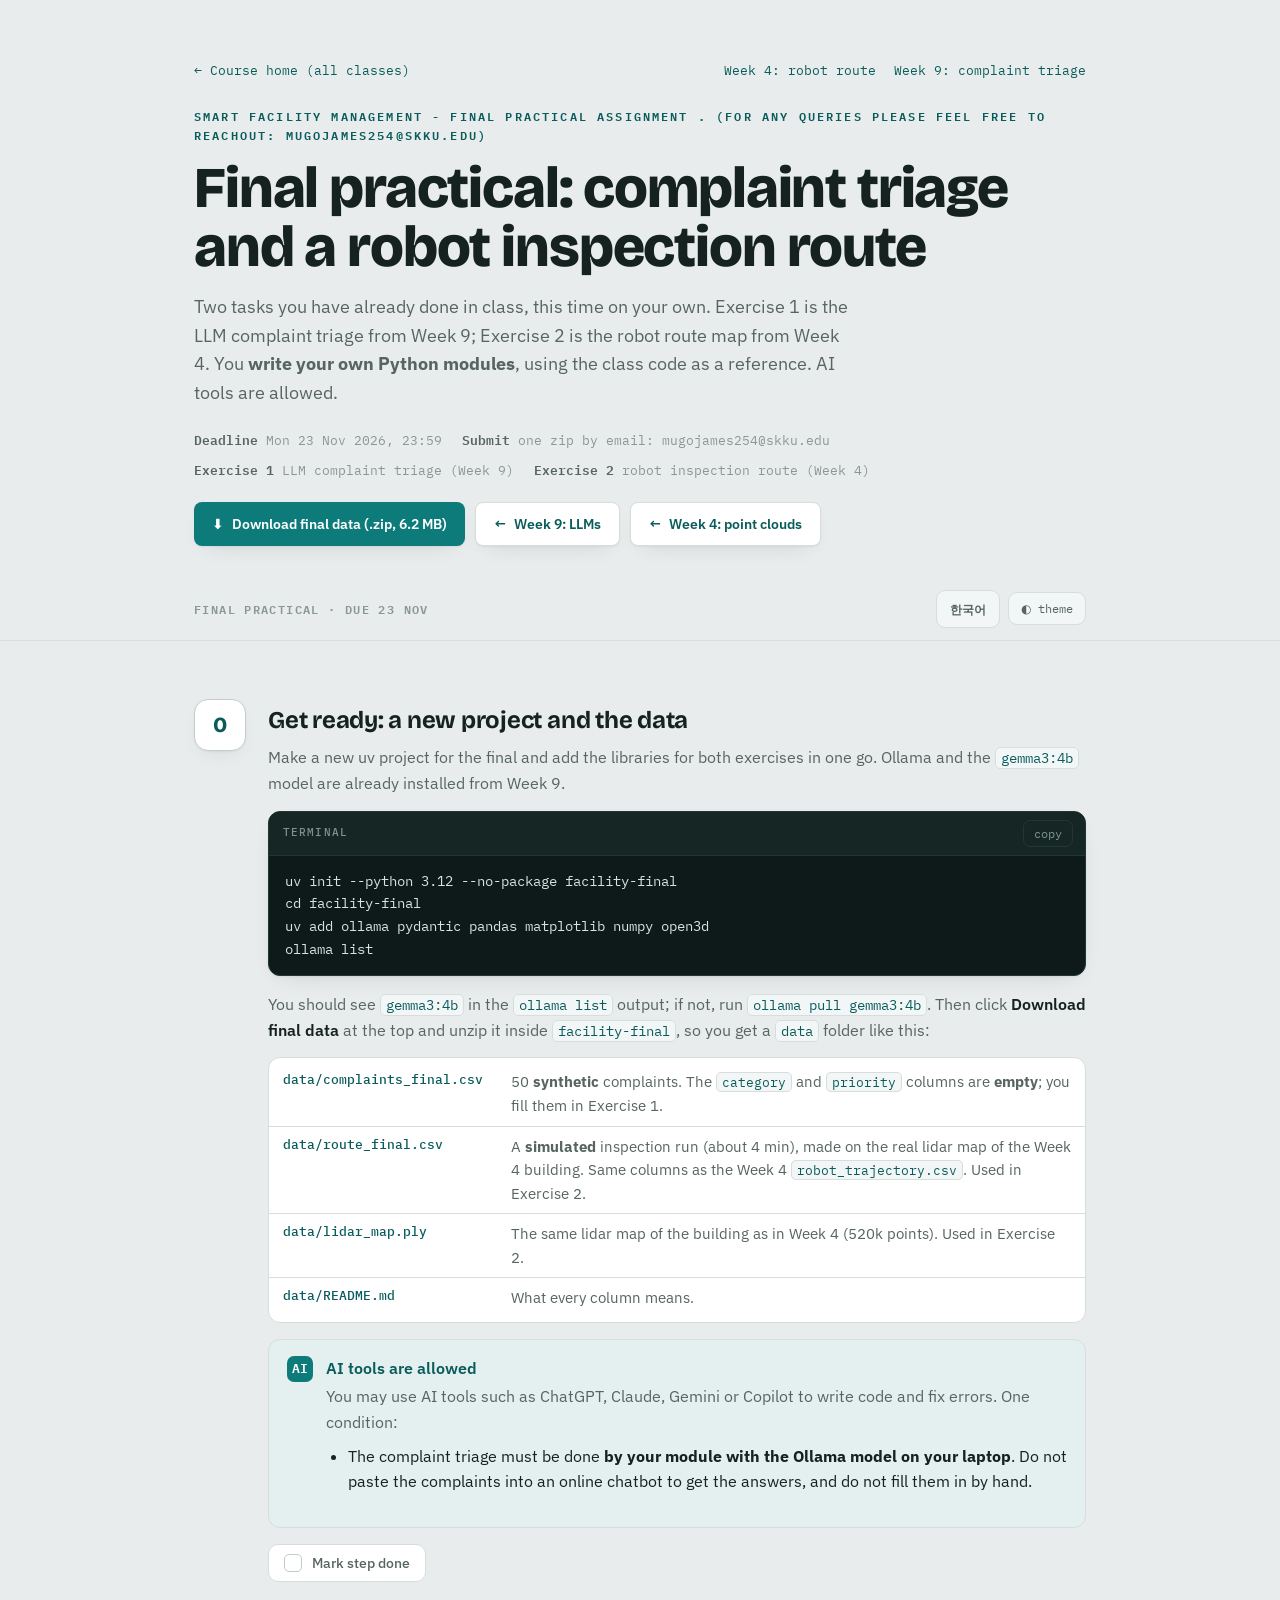
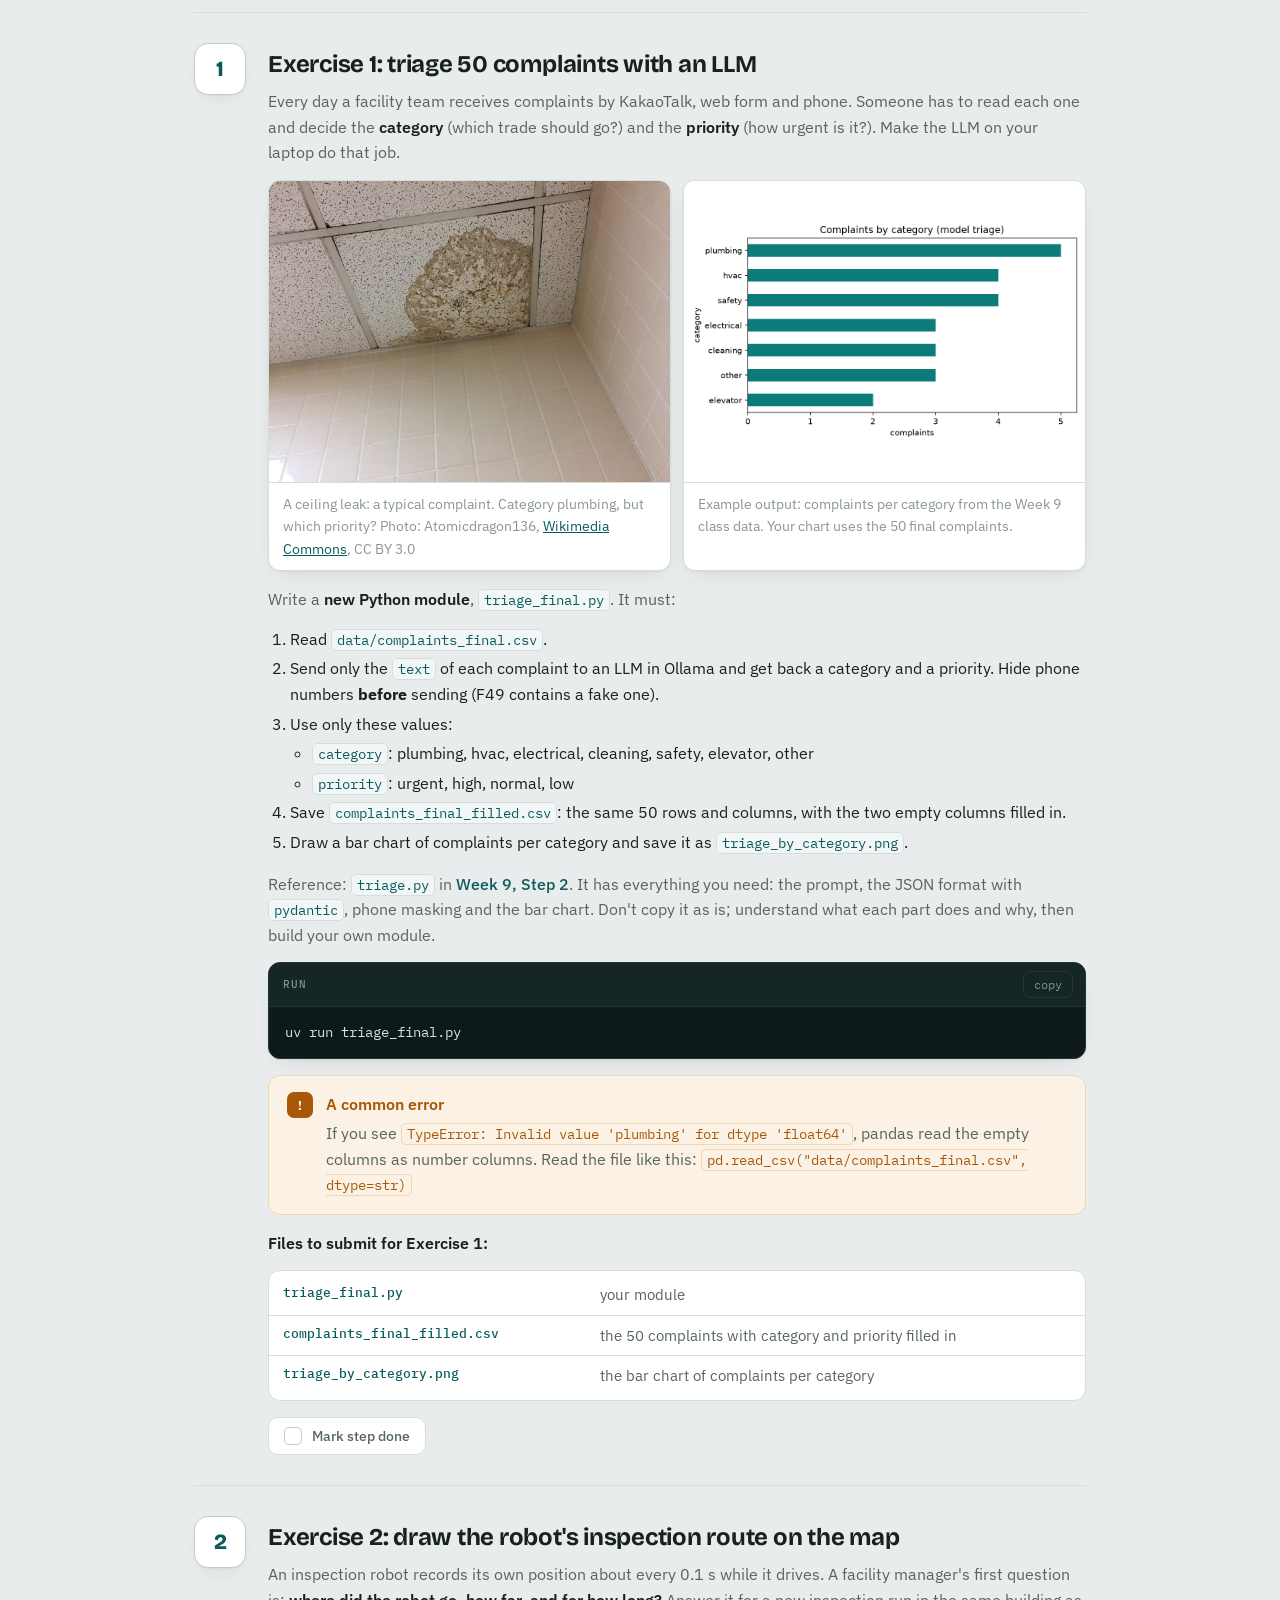
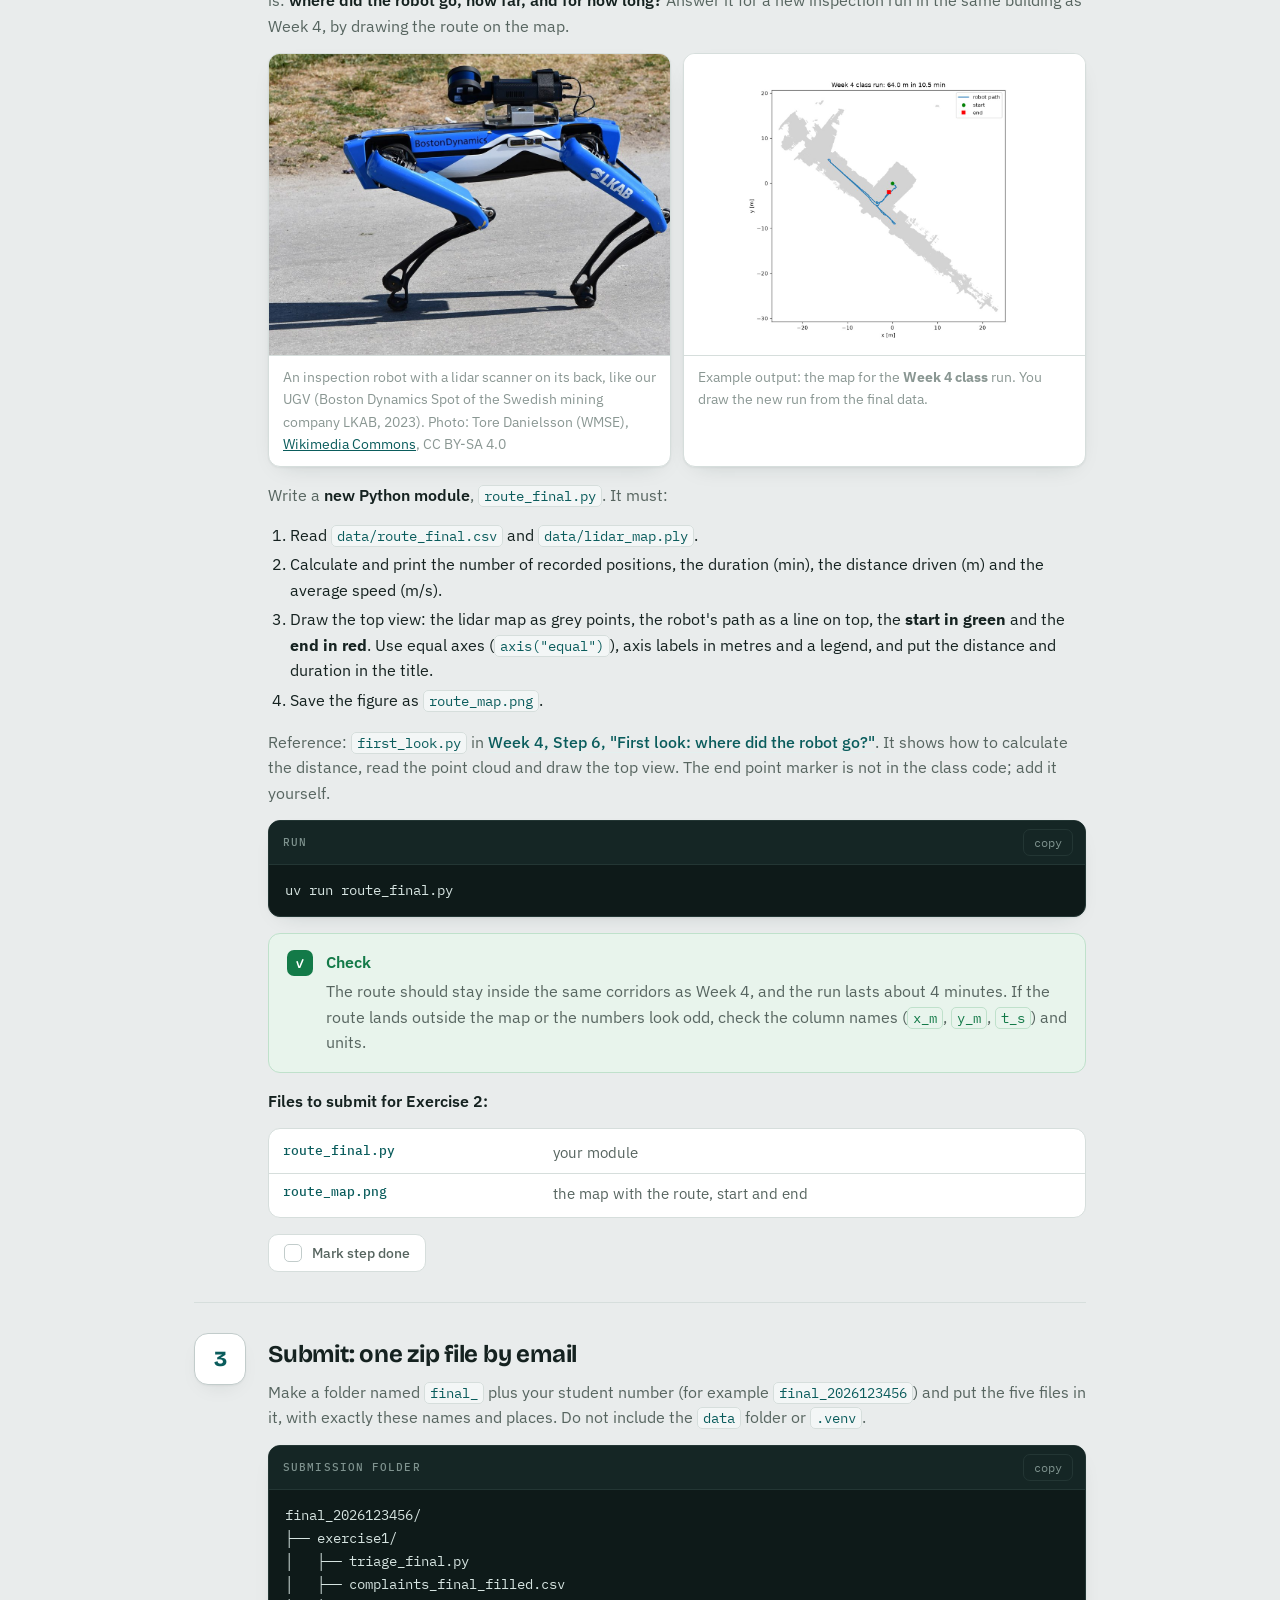
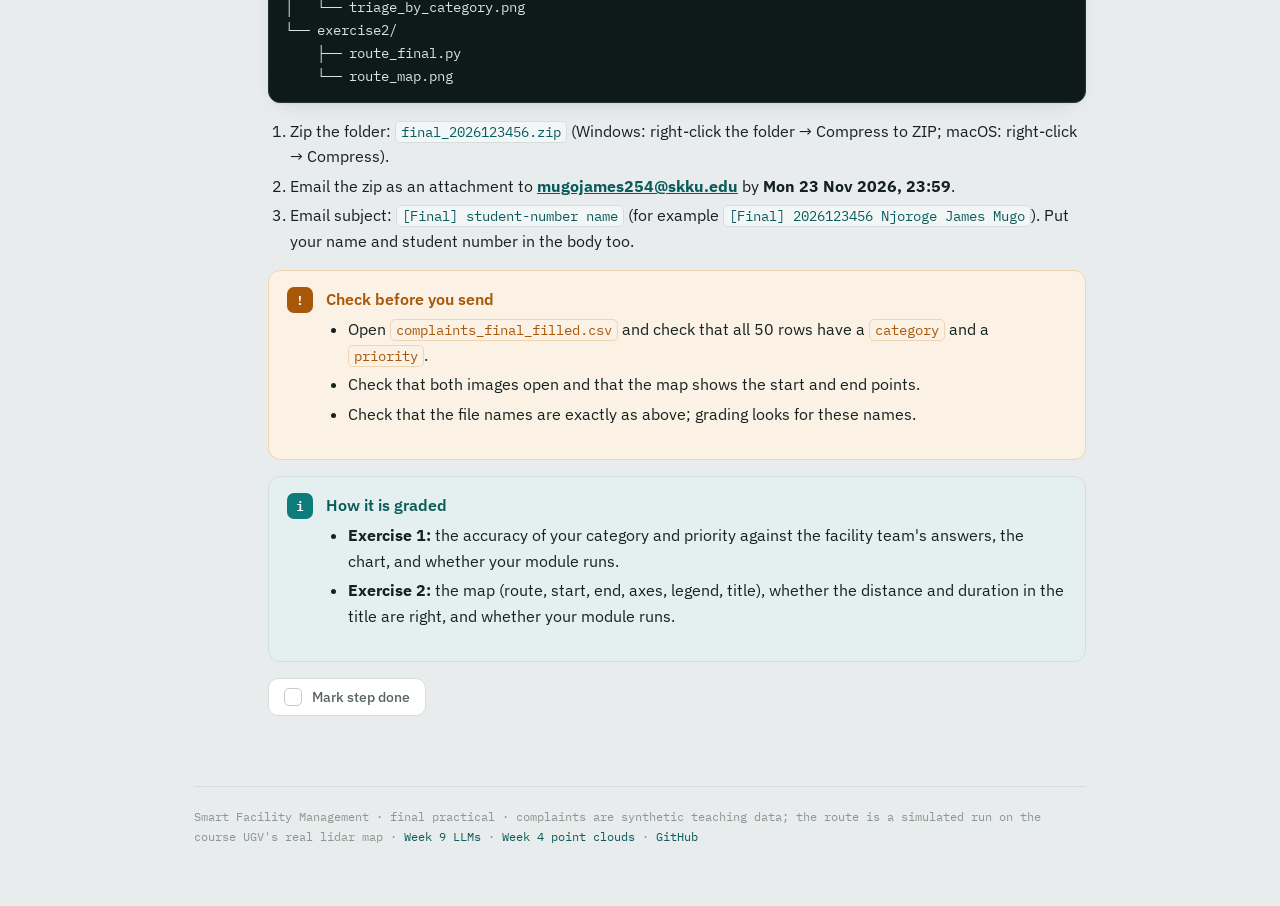
==== final_practical.html @ 29d44ace "final assignment" ====
<!doctype html>
<html lang="en">
<head>
<meta charset="utf-8">
<meta name="viewport" content="width=device-width, initial-scale=1">
<title>Final Practical</title>
<meta name="description" content="Final practical for Smart Facility Management: triage 50 Korean facility complaints with a local LLM, and draw a robot inspection route on the lidar map. Due 23 November 2026.">
<style>
  @import url('https://fonts.googleapis.com/css2?family=Bricolage+Grotesque:opsz,wght@12..96,500;12..96,700;12..96,800&family=IBM+Plex+Mono:wght@400;500;600&family=IBM+Plex+Sans:wght@400;500;600&family=Noto+Sans+KR:wght@400;500;700&display=swap');

  :root{
    --bg:#e9ecec; --surface:#ffffff; --surface-2:#f3f6f6;
    --ink:#152220; --muted:#576560; --faint:#8a9793;
    --border:#d6dedc; --border-strong:#c2cccb;
    --accent:#0e7b7b; --accent-ink:#0a5c5c; --accent-wash:#e3f0ef;
    --warn:#a85808; --warn-bg:#fbf1e4; --warn-border:#efd6b3;
    --ok:#137a48; --ok-bg:#e8f4ec; --ok-border:#bfe1cb;
    --code-bg:#0e1a19; --code-surface:#152625; --code-ink:#d6e4e1;
    --code-muted:#7f938f; --code-prompt:#3fb7ac; --code-border:#233634;
    --shadow:0 1px 2px rgba(20,40,38,.05),0 8px 24px -14px rgba(20,40,38,.22);
  }
  @media (prefers-color-scheme:dark){
    :root:not([data-theme="light"]){
      --bg:#0b1211; --surface:#111a19; --surface-2:#16211f;
      --ink:#e6edeb; --muted:#98a6a2; --faint:#6d7c78;
      --border:#22302e; --border-strong:#2d3d3a;
      --accent:#37c1bb; --accent-ink:#5fd4ce; --accent-wash:#12211f;
      --warn:#e0a869; --warn-bg:#1f1a12; --warn-border:#3d3320;
      --ok:#5cc487; --ok-bg:#101d16; --ok-border:#22392b;
      --code-bg:#080f0e; --code-surface:#0f1918; --code-ink:#d3e2df;
      --code-muted:#6f827e; --code-prompt:#40c4b8; --code-border:#1c2b29;
      --shadow:0 1px 2px rgba(0,0,0,.3),0 10px 30px -16px rgba(0,0,0,.6);
    }
  }
  :root[data-theme="dark"]{
    --bg:#0b1211; --surface:#111a19; --surface-2:#16211f;
    --ink:#e6edeb; --muted:#98a6a2; --faint:#6d7c78;
    --border:#22302e; --border-strong:#2d3d3a;
    --accent:#37c1bb; --accent-ink:#5fd4ce; --accent-wash:#12211f;
    --warn:#e0a869; --warn-bg:#1f1a12; --warn-border:#3d3320;
    --ok:#5cc487; --ok-bg:#101d16; --ok-border:#22392b;
    --code-bg:#080f0e; --code-surface:#0f1918; --code-ink:#d3e2df;
    --code-muted:#6f827e; --code-prompt:#40c4b8; --code-border:#1c2b29;
    --shadow:0 1px 2px rgba(0,0,0,.3),0 10px 30px -16px rgba(0,0,0,.6);
  }

  *{box-sizing:border-box}
  html{scroll-behavior:smooth}
  @media (prefers-reduced-motion:reduce){html{scroll-behavior:auto}*{animation-duration:.01ms!important;transition-duration:.01ms!important}}
  body{
    margin:0;background:var(--bg);color:var(--ink);
    font-family:"IBM Plex Sans",ui-sans-serif,system-ui,sans-serif;
    font-size:16px;line-height:1.6;-webkit-font-smoothing:antialiased;
  }
  html[lang="ko"] body{
    font-family:"IBM Plex Sans","Noto Sans KR",ui-sans-serif,system-ui,sans-serif;
  }
  .wrap{max-width:940px;margin:0 auto;padding:0 24px}

  /* progress bar */
  .progress-bar{position:sticky;top:0;z-index:40;height:4px;background:transparent}
  .progress-fill{height:100%;width:0;background:var(--accent);transition:width .35s ease}

  /* header */
  header{padding:56px 0 30px}
  .eyebrow{font-family:"IBM Plex Mono",monospace;font-size:12px;letter-spacing:.18em;
    text-transform:uppercase;color:var(--accent-ink);font-weight:600;margin:0 0 14px}
  h1{font-family:"Bricolage Grotesque",sans-serif;font-weight:800;
    font-size:clamp(2.3rem,6vw,3.6rem);line-height:1.02;letter-spacing:-.02em;
    margin:0 0 16px;text-wrap:balance}
  .lede{font-size:1.12rem;color:var(--muted);max-width:60ch;margin:0}
  .meta{display:flex;flex-wrap:wrap;gap:10px 20px;margin-top:22px;
    font-family:"IBM Plex Mono",monospace;font-size:12.5px;color:var(--faint)}
  .meta b{color:var(--muted);font-weight:600}
  .slides-btn{display:inline-flex;align-items:center;gap:8px;margin-top:22px;
    padding:10px 18px;background:var(--accent);color:#fff;font-weight:600;font-size:14px;
    text-decoration:none;border-radius:8px;box-shadow:var(--shadow);
    transition:background .2s,transform .1s}
  .slides-btn:hover{background:var(--accent-ink)}
  .slides-btn:active{transform:translateY(1px)}

  /* sticky OS control */
  .controls{position:sticky;top:4px;z-index:30;background:var(--bg);
    padding:14px 0 12px;margin-bottom:8px;
    border-bottom:1px solid var(--border)}
  .controls-inner{display:flex;flex-wrap:wrap;align-items:center;gap:14px;justify-content:space-between}
  .os-label{font-family:"IBM Plex Mono",monospace;font-size:11.5px;letter-spacing:.12em;
    text-transform:uppercase;color:var(--faint);font-weight:600}
  .seg{display:inline-flex;background:var(--surface-2);border:1px solid var(--border);
    border-radius:11px;padding:3px;gap:2px;flex-wrap:wrap}
  .seg button{font-family:"IBM Plex Sans",sans-serif;font-size:13.5px;font-weight:500;
    color:var(--muted);background:transparent;border:0;padding:7px 13px;border-radius:8px;
    cursor:pointer;transition:background .15s,color .15s;white-space:nowrap}
  .seg button:hover{color:var(--ink)}
  .seg button[aria-pressed="true"]{background:var(--surface);color:var(--accent-ink);
    box-shadow:var(--shadow);font-weight:600}
  .util{display:flex;align-items:center;gap:8px}
  .theme-toggle,.lang-toggle{font-family:"IBM Plex Mono",monospace;font-size:12px;color:var(--muted);
    background:var(--surface-2);border:1px solid var(--border);border-radius:9px;
    padding:8px 12px;cursor:pointer;transition:color .15s,border-color .15s}
  .theme-toggle:hover,.lang-toggle:hover{color:var(--ink);border-color:var(--border-strong)}
  .lang-toggle{font-weight:600;min-width:64px}
  html[lang="ko"] .lang-toggle,html[lang="ko"] .os-label,html[lang="ko"] .eyebrow,
  html[lang="ko"] .meta,html[lang="ko"] .code-tag{font-family:"IBM Plex Mono","Noto Sans KR",monospace}

  /* steps */
  main{padding:20px 0 40px;counter-reset:step}
  .step{display:grid;grid-template-columns:52px 1fr;gap:22px;
    padding:30px 0;border-top:1px solid var(--border)}
  .step:first-of-type{border-top:0}
  .stepnum{position:relative}
  .stepnum .dot{position:sticky;top:82px;width:52px;height:52px;border-radius:14px;
    background:var(--surface);border:1.5px solid var(--border-strong);
    display:flex;align-items:center;justify-content:center;
    font-family:"Bricolage Grotesque",sans-serif;font-weight:800;font-size:1.35rem;
    color:var(--accent-ink);box-shadow:var(--shadow);transition:background .2s,border-color .2s,color .2s}
  .step.done .stepnum .dot{background:var(--accent);border-color:var(--accent);color:#fff}
  .step.done .stepnum .dot::after{content:"✓";font-size:1.5rem}
  .step.done .stepnum .dot span{display:none}
  .step-body h2{font-family:"Bricolage Grotesque",sans-serif;font-weight:700;
    font-size:1.5rem;letter-spacing:-.01em;margin:2px 0 6px;text-wrap:balance}
  .step-body p{margin:0 0 14px;color:var(--muted)}
  .step-body p strong{color:var(--ink);font-weight:600}
  .inline-link{color:var(--accent-ink);text-decoration:none;border-bottom:1px solid var(--accent-wash);
    font-weight:500}
  .inline-link:hover{border-bottom-color:var(--accent)}
  code.ic{font-family:"IBM Plex Mono",monospace;font-size:.86em;
    background:var(--surface-2);border:1px solid var(--border);border-radius:5px;
    padding:1px 5px;color:var(--accent-ink)}

  /* code block */
  .code{background:var(--code-bg);border:1px solid var(--code-border);border-radius:12px;
    overflow:hidden;margin:0 0 16px;box-shadow:var(--shadow)}
  .code-head{display:flex;align-items:center;justify-content:space-between;
    padding:8px 12px 8px 14px;background:var(--code-surface);border-bottom:1px solid var(--code-border)}
  .code-tag{font-family:"IBM Plex Mono",monospace;font-size:11px;letter-spacing:.1em;
    text-transform:uppercase;color:var(--code-muted);font-weight:500}
  .copy{font-family:"IBM Plex Mono",monospace;font-size:11.5px;color:var(--code-muted);
    background:transparent;border:1px solid var(--code-border);border-radius:7px;
    padding:5px 10px;cursor:pointer;transition:color .15s,border-color .15s}
  .copy:hover{color:var(--code-ink);border-color:var(--code-muted)}
  .copy.copied{color:var(--code-prompt);border-color:var(--code-prompt)}
  pre{margin:0;padding:14px 16px;overflow-x:auto}
  pre code{font-family:"IBM Plex Mono",monospace;font-size:13.5px;line-height:1.7;
    color:var(--code-ink);white-space:pre;display:block}
  pre .cmt{color:var(--code-muted)}
  pre .pr{color:var(--code-prompt);user-select:none}

  /* os-specific visibility */
  [data-os]{display:none}
  [data-os].os-on{display:block}

  /* callouts */
  .callout{border-radius:12px;padding:16px 18px;margin:0 0 16px;border:1px solid;
    display:grid;grid-template-columns:auto 1fr;gap:13px;align-items:start}
  .callout .ci{font-family:"IBM Plex Mono",monospace;font-weight:600;font-size:13px;
    width:26px;height:26px;border-radius:7px;display:flex;align-items:center;justify-content:center}
  .callout p{margin:0 0 8px}
  .callout p:last-child{margin:0}
  .callout .ct{font-weight:600;display:block;margin-bottom:3px}
  .verify{background:var(--ok-bg);border-color:var(--ok-border)}
  .verify .ci{background:var(--ok);color:#fff}
  .verify .ct{color:var(--ok)}
  .verify code.ic{background:transparent;border-color:var(--ok-border);color:var(--ok)}
  .warn{background:var(--warn-bg);border-color:var(--warn-border)}
  .warn .ci{background:var(--warn);color:#fff}
  .warn .ct{color:var(--warn)}
  .warn code.ic{background:transparent;border-color:var(--warn-border);color:var(--warn)}
  .tip{background:var(--accent-wash);border-color:var(--border)}
  .tip .ci{background:var(--accent);color:#fff}
  .tip .ct{color:var(--accent-ink)}

  /* lists (exercise) */
  .step-body ol,.step-body ul{margin:0 0 16px;padding-left:22px}
  .step-body li{margin:4px 0}
  .step-body li ul{margin:4px 0 0}

  /* done toggle */
  .done-row{margin-top:6px}
  .done-btn{display:inline-flex;align-items:center;gap:10px;
    font-family:"IBM Plex Sans",sans-serif;font-size:14px;font-weight:500;color:var(--muted);
    background:var(--surface);border:1px solid var(--border);border-radius:10px;
    padding:9px 15px;cursor:pointer;transition:color .15s,border-color .15s,background .15s}
  .done-btn:hover{border-color:var(--border-strong);color:var(--ink)}
  .done-btn .box{width:18px;height:18px;border-radius:5px;border:1.5px solid var(--border-strong);
    display:flex;align-items:center;justify-content:center;font-size:12px;transition:background .15s,border-color .15s}
  .step.done .done-btn{color:var(--ok);border-color:var(--ok-border);background:var(--ok-bg)}
  .step.done .done-btn .box{background:var(--ok);border-color:var(--ok);color:#fff}

  /* cheat sheet */
  .cheat{margin:12px 0 60px;border:1px solid var(--border);border-radius:16px;
    background:var(--surface);padding:26px 26px 10px;box-shadow:var(--shadow)}
  .cheat h2{font-family:"Bricolage Grotesque",sans-serif;font-weight:700;font-size:1.4rem;
    margin:0 0 4px;letter-spacing:-.01em}
  .cheat p{color:var(--muted);margin:0 0 18px;font-size:.95rem}

  footer{padding:20px 0 60px;border-top:1px solid var(--border);
    color:var(--faint);font-family:"IBM Plex Mono",monospace;font-size:12px}
  footer a{color:var(--accent-ink);text-decoration:none}

  :focus-visible{outline:2px solid var(--accent);outline-offset:2px;border-radius:6px}

  @media (max-width:620px){
    .step{grid-template-columns:40px 1fr;gap:14px}
    .stepnum .dot{width:40px;height:40px;font-size:1.05rem}
    .stepnum .dot::after{font-size:1.15rem}
    header{padding:40px 0 22px}
  }

  /* week 4 + 5 additions */
  code.ic{overflow-wrap:anywhere}
  .step-body{min-width:0}
  .btn-row{display:flex;flex-wrap:wrap;gap:10px;margin-top:22px}
  .btn-row .slides-btn{margin-top:0}
  .ghost-btn{background:var(--surface);color:var(--accent-ink);border:1px solid var(--border)}
  .ghost-btn:hover{background:var(--surface-2)}
  .tree{background:var(--surface);border:1px solid var(--border);border-radius:12px;
    padding:4px 0;margin:0 0 16px;overflow-x:auto}
  .tree table{width:100%;border-collapse:collapse;font-size:.92rem}
  .tree td{padding:8px 14px;border-top:1px solid var(--border);vertical-align:top;color:var(--muted)}
  .tree tr:first-child td{border-top:0}
  .tree td:first-child{font-family:"IBM Plex Mono",monospace;font-size:13px;color:var(--accent-ink);
    white-space:nowrap;font-weight:500}
  figure{margin:0 0 16px;background:var(--surface);border:1px solid var(--border);border-radius:12px;
    overflow:hidden;box-shadow:var(--shadow)}
  figure img{display:block;width:100%;height:auto;background:#fff}
  figcaption{padding:10px 14px;font-size:.88rem;color:var(--faint);border-top:1px solid var(--border)}
  .fig-pair{display:grid;grid-template-columns:1fr 1fr;gap:12px;margin:0 0 16px}
  .fig-pair figure{margin:0}
  .fig-pair img{aspect-ratio:4/3;object-fit:cover}
  @media (max-width:620px){.fig-pair{grid-template-columns:1fr}}
  /* course navigation */
  .course-nav{display:flex;flex-wrap:wrap;justify-content:space-between;gap:8px 18px;margin:0 0 26px;
    font-family:"IBM Plex Mono",monospace;font-size:12.5px}
  .course-nav a{color:var(--accent-ink);text-decoration:none;border-bottom:1px solid transparent}
  .course-nav a:hover{border-bottom-color:var(--accent)}
  .course-nav .pn{display:flex;flex-wrap:wrap;gap:8px 18px}
  html[lang="ko"] .course-nav{font-family:"IBM Plex Mono","Noto Sans KR",monospace}
</style>
  <style>
  .controls-inner .os-label{white-space:nowrap}
  .fig-pair figcaption a,.step-body li a{color:var(--accent-ink)}
  .step-body ol ul{margin:4px 0 0}
  .fig-pair img.fit{object-fit:contain;background:#fff}
  @media (max-width:620px){.tree td:first-child{white-space:normal;overflow-wrap:anywhere;width:42%}}
  </style>
</head>
<body>
<div class="progress-bar"><div class="progress-fill" id="pfill"></div></div>

<div class="wrap">
  <header>
    <nav class="course-nav" aria-label="Course navigation">
      <a href="index.html" class="i18n" data-ko='← 강의 홈 (전체 목차)'>← Course home (all classes)</a>
      <span class="pn">
      <a href="week04.html#s6" class="i18n" data-ko='4주차: 로봇 경로'>Week 4: robot route</a>
      <a href="week09.html#s2" class="i18n" data-ko='9주차: 민원 분류'>Week 9: complaint triage</a>
      </span>
    </nav>
    <p class="eyebrow i18n" data-ko='스마트 시설 관리 - 기말 실습 과제'>Smart Facility Management - Final Practical Assignment . (For any queries please feel free to reachout: mugojames254@skku.edu)</p>
    <h1 class="i18n" data-ko='기말 실습: 민원 분류와 로봇 점검 경로'>Final practical: complaint triage and a robot inspection route</h1>
    <p class="lede i18n" data-ko='수업에서 직접 해 본 두 가지를 이번에는 <strong>스스로</strong> 만듭니다. 연습 1은 9주차의 LLM 민원 분류, 연습 2는 4주차의 로봇 경로 지도입니다. 수업 코드를 <strong>참고하여 나만의 Python 모듈</strong>을 작성하세요. AI 도구 사용은 허용됩니다.'>Two tasks you have already done in class, this time on your own. Exercise 1 is the LLM complaint triage from Week 9; Exercise 2 is the robot route map from Week 4. You <strong>write your own Python modules</strong>, using the class code as a reference. AI tools are allowed.</p>
    <div class="meta">
      <span class="i18n" data-ko='<b>마감</b> 2026년 11월 23일 (월) 23:59'><b>Deadline</b> Mon 23 Nov 2026, 23:59</span>
      <span class="i18n" data-ko='<b>제출</b> zip 파일 하나를 이메일로: mugojames254@skku.edu'><b>Submit</b> one zip by email: mugojames254@skku.edu</span>
      <span class="i18n" data-ko='<b>연습 1</b> LLM 민원 분류 (9주차)'><b>Exercise 1</b> LLM complaint triage (Week 9)</span>
      <span class="i18n" data-ko='<b>연습 2</b> 로봇 점검 경로 (4주차)'><b>Exercise 2</b> robot inspection route (Week 4)</span>
    </div>
    <div class="btn-row">
      <a class="slides-btn" href="final_data.zip" download>
        <span aria-hidden="true">⬇</span>
        <span class="i18n" data-ko='기말 실습 데이터 내려받기 (.zip, 6.2 MB)'>Download final data (.zip, 6.2 MB)</span>
      </a>
      <a class="slides-btn ghost-btn" href="week09.html">
        <span aria-hidden="true">←</span>
        <span class="i18n" data-ko='9주차: LLM'>Week 9: LLMs</span>
      </a>
      <a class="slides-btn ghost-btn" href="week04.html">
        <span aria-hidden="true">←</span>
        <span class="i18n" data-ko='4주차: 포인트 클라우드'>Week 4: point clouds</span>
      </a>
    </div>
  </header>
</div>

<div class="controls">
  <div class="wrap controls-inner">
    <span class="os-label i18n" data-ko='기말 실습 · 마감 11월 23일'>Final practical · due 23 Nov</span>
    <div class="util">
      <button class="lang-toggle" id="langBtn" aria-label="Switch language">한국어</button>
      <button class="theme-toggle" id="themeBtn" aria-label="Toggle color theme">◐ theme</button>
    </div>
  </div>
</div>

<div class="wrap">
  <main>

    <!-- STEP 0 : GET READY -->
    <section class="step" id="s0">
      <div class="stepnum"><div class="dot"><span>0</span></div></div>
      <div class="step-body">
        <h2 class="i18n" data-ko='준비: 새 프로젝트와 데이터'>Get ready: a new project and the data</h2>
        <p class="i18n" data-ko='기말 실습을 위한 새 uv 프로젝트를 만들고, 두 연습에 필요한 라이브러리를 한 번에 추가합니다. Ollama 와 <code class="ic">gemma3:4b</code> 모델은 9주차에 이미 설치했습니다.'>Make a new uv project for the final and add the libraries for both exercises in one go. Ollama and the <code class="ic">gemma3:4b</code> model are already installed from Week 9.</p>
        <div class="code">
          <div class="code-head"><span class="code-tag i18n" data-ko='터미널'>terminal</span><button class="copy">copy</button></div>
<pre><code>uv init --python 3.12 --no-package facility-final
cd facility-final
uv add ollama pydantic pandas matplotlib numpy open3d
ollama list</code></pre>
        </div>
        <p class="i18n" data-ko='<code class="ic">ollama list</code> 에 <code class="ic">gemma3:4b</code> 가 보이면 됩니다. 없다면 <code class="ic">ollama pull gemma3:4b</code> 를 실행하세요. 그다음 위의 <strong>기말 실습 데이터 내려받기</strong> 버튼을 누르고, zip 을 <code class="ic">facility-final</code> 폴더 안에 풀어 아래처럼 <code class="ic">data</code> 폴더가 생기게 하세요:'>You should see <code class="ic">gemma3:4b</code> in the <code class="ic">ollama list</code> output; if not, run <code class="ic">ollama pull gemma3:4b</code>. Then click <strong>Download final data</strong> at the top and unzip it inside <code class="ic">facility-final</code>, so you get a <code class="ic">data</code> folder like this:</p>
        <div class="tree">
          <table>
            <tr><td>data/complaints_final.csv</td><td class="i18n" data-ko='<strong>가상</strong> 민원 50건. <code class="ic">category</code> 와 <code class="ic">priority</code> 열이 <strong>비어 있습니다</strong>. 연습 1에서 채웁니다.'>50 <strong>synthetic</strong> complaints. The <code class="ic">category</code> and <code class="ic">priority</code> columns are <strong>empty</strong>; you fill them in Exercise 1.</td></tr>
            <tr><td>data/route_final.csv</td><td class="i18n" data-ko='4주차 건물의 실제 라이다 지도 위에서 만든 <strong>모의</strong> 점검 주행 (약 4분). 4주차 <code class="ic">robot_trajectory.csv</code> 와 같은 열입니다. 연습 2에서 사용합니다.'>A <strong>simulated</strong> inspection run (about 4 min), made on the real lidar map of the Week 4 building. Same columns as the Week 4 <code class="ic">robot_trajectory.csv</code>. Used in Exercise 2.</td></tr>
            <tr><td>data/lidar_map.ply</td><td class="i18n" data-ko='4주차와 같은 건물 라이다 지도 (52만 점). 연습 2에서 사용합니다.'>The same lidar map of the building as in Week 4 (520k points). Used in Exercise 2.</td></tr>
            <tr><td>data/README.md</td><td class="i18n" data-ko='모든 열의 설명.'>What every column means.</td></tr>
          </table>
        </div>
        <div class="callout tip">
          <div class="ci">AI</div>
          <div><span class="ct i18n" data-ko='AI 도구 사용 허용'>AI tools are allowed</span>
            <p class="i18n" data-ko='ChatGPT, Claude, Gemini, Copilot 같은 AI 도구로 코드를 작성하거나 오류를 고쳐도 됩니다. 단, 다음을 지키세요:'>You may use AI tools such as ChatGPT, Claude, Gemini or Copilot to write code and fix errors. One condition:</p>
            <ul>
              <li class="i18n" data-ko='민원 분류는 <strong>내 모듈이 내 노트북의 Ollama 모델로</strong> 해야 합니다. 민원 내용을 온라인 챗봇에 붙여 넣어 답을 받거나, 손으로 채우면 안 됩니다.'>The complaint triage must be done <strong>by your module with the Ollama model on your laptop</strong>. Do not paste the complaints into an online chatbot to get the answers, and do not fill them in by hand.</li>
            </ul>
          </div>
        </div>
        <div class="done-row"><button class="done-btn" data-done="s0"><span class="box"></span><span class="done-label"> Mark step done</span></button></div>
      </div>
    </section>

    <!-- STEP 1 : EXERCISE 1 -->
    <section class="step" id="s1">
      <div class="stepnum"><div class="dot"><span>1</span></div></div>
      <div class="step-body">
        <h2 class="i18n" data-ko='연습 1: LLM 으로 민원 50건 분류하기'>Exercise 1: triage 50 complaints with an LLM</h2>
        <p class="i18n" data-ko='시설팀에는 매일 카카오톡, 웹, 전화로 민원이 들어옵니다. 누군가 하나씩 읽고 <strong>분류</strong>(어느 공종이 가야 하나?)와 <strong>우선순위</strong>(얼마나 급한가?)를 정해야 합니다. 이번에는 그 일을 내 노트북의 LLM 이 하도록 만드세요.'>Every day a facility team receives complaints by KakaoTalk, web form and phone. Someone has to read each one and decide the <strong>category</strong> (which trade should go?) and the <strong>priority</strong> (how urgent is it?). Make the LLM on your laptop do that job.</p>
        <div class="fig-pair">
          <figure>
            <img src="assets/final_ex1_ceiling_leak.jpg" alt="Water-stained ceiling tile above a tiled wall" loading="lazy">
            <figcaption class="i18n" data-ko='천장 누수: 전형적인 민원입니다. 분류는 plumbing, 우선순위는? 사진: Atomicdragon136, <a href="https://commons.wikimedia.org/wiki/File:Ceiling_water_damage.jpg" target="_blank" rel="noopener">Wikimedia Commons</a>, CC BY 3.0'>A ceiling leak: a typical complaint. Category plumbing, but which priority? Photo: Atomicdragon136, <a href="https://commons.wikimedia.org/wiki/File:Ceiling_water_damage.jpg" target="_blank" rel="noopener">Wikimedia Commons</a>, CC BY 3.0</figcaption>
          </figure>
          <figure>
            <img class="fit" src="assets/week09_triage_by_category.png" alt="Bar chart of complaints per category from the Week 9 class data" loading="lazy">
            <figcaption class="i18n" data-ko='결과 예시: 9주차 수업 데이터로 만든 분류별 민원 수 막대그래프. 여러분의 그래프는 기말 데이터 50건으로 만듭니다.'>Example output: complaints per category from the Week 9 class data. Your chart uses the 50 final complaints.</figcaption>
          </figure>
        </div>
        <p class="i18n" data-ko='<strong>새 Python 모듈</strong> <code class="ic">triage_final.py</code> 를 작성하세요. 이 모듈은:'>Write a <strong>new Python module</strong>, <code class="ic">triage_final.py</code>. It must:</p>
        <ol>
          <li class="i18n" data-ko='<code class="ic">data/complaints_final.csv</code> 를 읽습니다.'>Read <code class="ic">data/complaints_final.csv</code>.</li>
          <li class="i18n" data-ko='각 민원의 <code class="ic">text</code> 만 Ollama 의 LLM 에 보내고, 분류와 우선순위를 받습니다. 보내기 <strong>전에</strong> 전화번호를 가립니다 (F49 에 가짜 번호가 하나 있습니다).'>Send only the <code class="ic">text</code> of each complaint to an LLM in Ollama and get back a category and a priority. Hide phone numbers <strong>before</strong> sending (F49 contains a fake one).</li>
          <li class="i18n" data-ko='답은 반드시 아래 목록의 값 중 하나여야 합니다:<ul><li><code class="ic">category</code>: plumbing, hvac, electrical, cleaning, safety, elevator, other</li><li><code class="ic">priority</code>: urgent, high, normal, low</li></ul>'>Use only these values:<ul><li><code class="ic">category</code>: plumbing, hvac, electrical, cleaning, safety, elevator, other</li><li><code class="ic">priority</code>: urgent, high, normal, low</li></ul></li>
          <li class="i18n" data-ko='50행과 원래 열을 그대로 두고, 빈 두 열만 채워서 <code class="ic">complaints_final_filled.csv</code> 로 저장합니다.'>Save <code class="ic">complaints_final_filled.csv</code>: the same 50 rows and columns, with the two empty columns filled in.</li>
          <li class="i18n" data-ko='분류별 민원 수를 막대그래프로 그려 <code class="ic">triage_by_category.png</code> 로 저장합니다.'>Draw a bar chart of complaints per category and save it as <code class="ic">triage_by_category.png</code>.</li>
        </ol>
        <p class="i18n" data-ko='참고: <a class="inline-link" href="week09.html#s2">9주차 2단계</a> 의 <code class="ic">triage.py</code>. 프롬프트, JSON 형식 (<code class="ic">pydantic</code>), 전화번호 가리기, 막대그래프가 모두 들어 있습니다. 그대로 복사하지 말고, 무엇이 왜 필요한지 이해한 뒤 내 모듈을 만드세요.'>Reference: <code class="ic">triage.py</code> in <a class="inline-link" href="week09.html#s2">Week 9, Step 2</a>. It has everything you need: the prompt, the JSON format with <code class="ic">pydantic</code>, phone masking and the bar chart. Don't copy it as is; understand what each part does and why, then build your own module.</p>
        <div class="code">
          <div class="code-head"><span class="code-tag i18n" data-ko='실행'>run</span><button class="copy">copy</button></div>
<pre><code>uv run triage_final.py</code></pre>
        </div>
        <div class="callout warn">
          <div class="ci">!</div>
          <div><span class="ct i18n" data-ko='자주 나오는 오류'>A common error</span>
            <p class="i18n" data-ko='<code class="ic">TypeError: Invalid value &#39;plumbing&#39; for dtype &#39;float64&#39;</code> 가 나오면, pandas 가 빈 열을 숫자 열로 읽었기 때문입니다. 파일을 이렇게 읽으세요: <code class="ic">pd.read_csv(&quot;data/complaints_final.csv&quot;, dtype=str)</code>'>If you see <code class="ic">TypeError: Invalid value 'plumbing' for dtype 'float64'</code>, pandas read the empty columns as number columns. Read the file like this: <code class="ic">pd.read_csv("data/complaints_final.csv", dtype=str)</code></p>
          </div>
        </div>
        <p class="i18n" data-ko='<strong>제출할 파일 (연습 1):</strong>'><strong>Files to submit for Exercise 1:</strong></p>
        <div class="tree">
          <table>
            <tr><td>triage_final.py</td><td class="i18n" data-ko='내가 작성한 모듈'>your module</td></tr>
            <tr><td>complaints_final_filled.csv</td><td class="i18n" data-ko='분류와 우선순위가 채워진 50건'>the 50 complaints with category and priority filled in</td></tr>
            <tr><td>triage_by_category.png</td><td class="i18n" data-ko='분류별 민원 수 막대그래프'>the bar chart of complaints per category</td></tr>
          </table>
        </div>
        <div class="done-row"><button class="done-btn" data-done="s1"><span class="box"></span><span class="done-label"> Mark step done</span></button></div>
      </div>
    </section>

    <!-- STEP 2 : EXERCISE 2 -->
    <section class="step" id="s2">
      <div class="stepnum"><div class="dot"><span>2</span></div></div>
      <div class="step-body">
        <h2 class="i18n" data-ko='연습 2: 로봇 점검 경로를 지도에 그리기'>Exercise 2: draw the robot's inspection route on the map</h2>
        <p class="i18n" data-ko='점검 로봇은 주행하는 동안 약 0.1초마다 자기 위치를 기록합니다. 시설 관리자가 가장 먼저 묻는 것은: <strong>로봇이 어디를 다녀왔고, 얼마나 멀리, 얼마나 오래 달렸는가?</strong> 4주차와 같은 건물에서 한 새 점검 주행을 지도 위에 그려 답하세요.'>An inspection robot records its own position about every 0.1 s while it drives. A facility manager's first question is: <strong>where did the robot go, how far, and for how long?</strong> Answer it for a new inspection run in the same building as Week 4, by drawing the route on the map.</p>
        <div class="fig-pair">
          <figure>
            <img src="assets/final_ex2_inspection_robot.jpg" alt="A blue four-legged inspection robot with a lidar scanner mounted on its back" loading="lazy">
            <figcaption class="i18n" data-ko='우리 UGV 처럼 등에 라이다를 단 점검 로봇 (Boston Dynamics Spot, 스웨덴 광산 기업 LKAB, 2023). 사진: Tore Danielsson (WMSE), <a href="https://commons.wikimedia.org/wiki/File:Boston_Dynamics_LKAB_Almedalen_29_juni_2023.jpg" target="_blank" rel="noopener">Wikimedia Commons</a>, CC BY-SA 4.0'>An inspection robot with a lidar scanner on its back, like our UGV (Boston Dynamics Spot of the Swedish mining company LKAB, 2023). Photo: Tore Danielsson (WMSE), <a href="https://commons.wikimedia.org/wiki/File:Boston_Dynamics_LKAB_Almedalen_29_juni_2023.jpg" target="_blank" rel="noopener">Wikimedia Commons</a>, CC BY-SA 4.0</figcaption>
          </figure>
          <figure>
            <img class="fit" src="assets/final_example_route_map.jpg" alt="Top view of the lidar map in grey with the Week 4 robot path, start and end marked" loading="lazy">
            <figcaption class="i18n" data-ko='결과 예시: <strong>4주차 수업</strong> 주행을 그린 지도. 여러분은 기말 데이터의 새 주행을 그립니다.'>Example output: the map for the <strong>Week 4 class</strong> run. You draw the new run from the final data.</figcaption>
          </figure>
        </div>
        <p class="i18n" data-ko='<strong>새 Python 모듈</strong> <code class="ic">route_final.py</code> 를 작성하세요. 이 모듈은:'>Write a <strong>new Python module</strong>, <code class="ic">route_final.py</code>. It must:</p>
        <ol>
          <li class="i18n" data-ko='<code class="ic">data/route_final.csv</code> 와 <code class="ic">data/lidar_map.ply</code> 를 읽습니다.'>Read <code class="ic">data/route_final.csv</code> and <code class="ic">data/lidar_map.ply</code>.</li>
          <li class="i18n" data-ko='기록된 위치 수, 주행 시간 (분), 주행 거리 (m), 평균 속도 (m/s) 를 계산해 출력합니다.'>Calculate and print the number of recorded positions, the duration (min), the distance driven (m) and the average speed (m/s).</li>
          <li class="i18n" data-ko='위에서 본 지도를 그립니다: 라이다 지도는 회색 점, 그 위에 로봇 경로 선, <strong>시작점은 초록</strong>, <strong>끝점은 빨강</strong>으로 표시합니다. 축 비율은 같게 (<code class="ic">axis(&quot;equal&quot;)</code>), 축 이름은 미터 단위, 범례를 넣고, 제목에 거리와 시간을 넣으세요.'>Draw the top view: the lidar map as grey points, the robot's path as a line on top, the <strong>start in green</strong> and the <strong>end in red</strong>. Use equal axes (<code class="ic">axis("equal")</code>), axis labels in metres and a legend, and put the distance and duration in the title.</li>
          <li class="i18n" data-ko='그림을 <code class="ic">route_map.png</code> 로 저장합니다.'>Save the figure as <code class="ic">route_map.png</code>.</li>
        </ol>
        <p class="i18n" data-ko='참고: <a class="inline-link" href="week04.html#s6">4주차 6단계 &quot;첫 분석: 로봇은 어디를 다녀왔을까?&quot;</a> 의 <code class="ic">first_look.py</code>. 거리 계산, 포인트 클라우드 읽기, 위에서 본 지도가 들어 있습니다. 끝점 표시는 수업 코드에 없으니 직접 추가하세요.'>Reference: <code class="ic">first_look.py</code> in <a class="inline-link" href="week04.html#s6">Week 4, Step 6, "First look: where did the robot go?"</a>. It shows how to calculate the distance, read the point cloud and draw the top view. The end point marker is not in the class code; add it yourself.</p>
        <div class="code">
          <div class="code-head"><span class="code-tag i18n" data-ko='실행'>run</span><button class="copy">copy</button></div>
<pre><code>uv run route_final.py</code></pre>
        </div>
        <div class="callout verify">
          <div class="ci">✓</div>
          <div><span class="ct i18n" data-ko='확인'>Check</span>
            <p class="i18n" data-ko='경로는 4주차와 같은 복도 안에 있어야 하고, 4분 남짓의 주행입니다. 경로가 지도 밖에 있거나 숫자가 이상하다면 열 이름 (<code class="ic">x_m</code>, <code class="ic">y_m</code>, <code class="ic">t_s</code>) 과 단위를 다시 확인하세요.'>The route should stay inside the same corridors as Week 4, and the run lasts about 4 minutes. If the route lands outside the map or the numbers look odd, check the column names (<code class="ic">x_m</code>, <code class="ic">y_m</code>, <code class="ic">t_s</code>) and units.</p>
          </div>
        </div>
        <p class="i18n" data-ko='<strong>제출할 파일 (연습 2):</strong>'><strong>Files to submit for Exercise 2:</strong></p>
        <div class="tree">
          <table>
            <tr><td>route_final.py</td><td class="i18n" data-ko='내가 작성한 모듈'>your module</td></tr>
            <tr><td>route_map.png</td><td class="i18n" data-ko='경로, 시작점, 끝점이 표시된 지도'>the map with the route, start and end</td></tr>
          </table>
        </div>
        <div class="done-row"><button class="done-btn" data-done="s2"><span class="box"></span><span class="done-label"> Mark step done</span></button></div>
      </div>
    </section>

    <!-- STEP 3 : SUBMIT -->
    <section class="step" id="s3">
      <div class="stepnum"><div class="dot"><span>3</span></div></div>
      <div class="step-body">
        <h2 class="i18n" data-ko='제출: zip 파일 하나를 이메일로'>Submit: one zip file by email</h2>
        <p class="i18n" data-ko='<code class="ic">final_학번</code> 이라는 폴더를 만들고 (예: <code class="ic">final_2026123456</code>), 다섯 파일을 아래와 똑같은 이름과 위치로 넣으세요. <code class="ic">data</code> 폴더나 <code class="ic">.venv</code> 는 넣지 마세요.'>Make a folder named <code class="ic">final_</code> plus your student number (for example <code class="ic">final_2026123456</code>) and put the five files in it, with exactly these names and places. Do not include the <code class="ic">data</code> folder or <code class="ic">.venv</code>.</p>
        <div class="code">
          <div class="code-head"><span class="code-tag i18n" data-ko='제출 폴더 구조'>submission folder</span><button class="copy">copy</button></div>
<pre><code>final_2026123456/
├── exercise1/
│   ├── triage_final.py
│   ├── complaints_final_filled.csv
│   └── triage_by_category.png
└── exercise2/
    ├── route_final.py
    └── route_map.png</code></pre>
        </div>
        <ol>
          <li class="i18n" data-ko='폴더를 zip 으로 압축합니다: <code class="ic">final_2026123456.zip</code> (Windows: 폴더 오른쪽 클릭 → 압축 / macOS: 오른쪽 클릭 → 압축).'>Zip the folder: <code class="ic">final_2026123456.zip</code> (Windows: right-click the folder → Compress to ZIP; macOS: right-click → Compress).</li>
          <li class="i18n" data-ko='zip 파일을 첨부하여 <a href="mailto:mugojames254@skku.edu"><strong>mugojames254@skku.edu</strong></a> 로 <strong>2026년 11월 23일 (월) 23:59</strong> 까지 보냅니다.'>Email the zip as an attachment to <a href="mailto:mugojames254@skku.edu"><strong>mugojames254@skku.edu</strong></a> by <strong>Mon 23 Nov 2026, 23:59</strong>.</li>
          <li class="i18n" data-ko='이메일 제목: <code class="ic">[Final] 학번 이름</code> (예: <code class="ic">[Final] 2026123456 Njoroge James Mugo</code>). 본문에도 이름과 학번을 적으세요.'>Email subject: <code class="ic">[Final] student-number name</code> (for example <code class="ic">[Final] 2026123456 Njoroge James Mugo</code>). Put your name and student number in the body too.</li>
        </ol>
        <div class="callout warn">
          <div class="ci">!</div>
          <div><span class="ct i18n" data-ko='보내기 전에 확인하세요'>Check before you send</span>
            <ul>
              <li class="i18n" data-ko='<code class="ic">complaints_final_filled.csv</code> 를 열어 50행 모두 <code class="ic">category</code> 와 <code class="ic">priority</code> 가 채워졌는지 확인하세요.'>Open <code class="ic">complaints_final_filled.csv</code> and check that all 50 rows have a <code class="ic">category</code> and a <code class="ic">priority</code>.</li>
              <li class="i18n" data-ko='두 그림 파일이 열리고, 지도에 시작점과 끝점이 보이는지 확인하세요.'>Check that both images open and that the map shows the start and end points.</li>
              <li class="i18n" data-ko='파일 이름이 위와 정확히 같은지 확인하세요. 채점은 이 이름으로 파일을 찾습니다.'>Check that the file names are exactly as above; grading looks for these names.</li>
            </ul>
          </div>
        </div>
        <div class="callout tip">
          <div class="ci">i</div>
          <div><span class="ct i18n" data-ko='채점 방법'>How it is graded</span>
            <ul>
              <li class="i18n" data-ko='<strong>연습 1:</strong> 분류와 우선순위를 시설팀의 정답과 비교한 정확도, 그래프, 그리고 모듈이 실제로 실행되는지.'><strong>Exercise 1:</strong> the accuracy of your category and priority against the facility team's answers, the chart, and whether your module runs.</li>
              <li class="i18n" data-ko='<strong>연습 2:</strong> 지도 (경로, 시작점, 끝점, 축, 범례, 제목) 와 제목의 거리·시간이 맞는지, 그리고 모듈이 실제로 실행되는지.'><strong>Exercise 2:</strong> the map (route, start, end, axes, legend, title), whether the distance and duration in the title are right, and whether your module runs.</li>
            </ul>
          </div>
        </div>
        <div class="done-row"><button class="done-btn" data-done="s3"><span class="box"></span><span class="done-label"> Mark step done</span></button></div>
      </div>
    </section>

  </main>

  <footer>
    <span class="i18n" data-ko='스마트 시설 관리 · 기말 실습 · 민원은 교육용 가상 데이터, 주행은 수업 UGV 의 실제 라이다 지도 위에서 만든 모의 주행'>Smart Facility Management · final practical · complaints are synthetic teaching data; the route is a simulated run on the course UGV's real lidar map</span> ·
    <a href="week09.html" class="i18n" data-ko='9주차 LLM'>Week 9 LLMs</a> ·
    <a href="week04.html" class="i18n" data-ko='4주차 포인트 클라우드'>Week 4 point clouds</a> ·
    <a href="https://github.com/mugojames254/smart_facility_coursework" target="_blank" rel="noopener">GitHub</a>
  </footer>
</div>

<script>
(function(){
  var KEY_DONE="final.done", KEY_THEME="setup.theme", KEY_LANG="setup.lang";
  var lang="en";
  var STR={
    copy:     { en:"copy",            ko:"복사" },
    copied:   { en:"copied ✓",        ko:"복사됨 ✓" },
    markDone: { en:" Mark step done", ko:" 완료 표시" },
    stepDone: { en:" Step complete",  ko:" 완료됨" },
    langBtn:  { en:"한국어",           ko:"EN" }
  };

  /* ---- i18n: capture English HTML, swap on demand ---- */
  var i18nEls=document.querySelectorAll(".i18n");
  i18nEls.forEach(function(el){ el._en=el.innerHTML; });
  function applyLang(l){
    lang=(l==="ko")?"ko":"en";
    document.documentElement.setAttribute("lang",lang);
    i18nEls.forEach(function(el){
      var ko=el.getAttribute("data-ko");
      el.innerHTML=(lang==="ko"&&ko!=null)?ko:el._en;
    });
    document.querySelectorAll(".copy").forEach(function(b){
      if(!b.classList.contains("copied")) b.textContent=STR.copy[lang];
    });
    document.getElementById("langBtn").textContent=STR.langBtn[lang];
    refresh();
    try{ localStorage.setItem(KEY_LANG, lang); }catch(e){}
  }

  /* ---- copy buttons ---- */
  document.addEventListener("click", function(e){
    var btn=e.target.closest(".copy"); if(!btn) return;
    var code=btn.closest(".code").querySelector("pre code");
    var text=code.innerText;
    function ok(){ btn.classList.add("copied"); var o=STR.copy[lang]; btn.textContent=STR.copied[lang];
      setTimeout(function(){ btn.classList.remove("copied"); btn.textContent=o; },1400); }
    if(navigator.clipboard&&navigator.clipboard.writeText){ navigator.clipboard.writeText(text).then(ok,ok); }
    else { try{ var t=document.createElement("textarea"); t.value=text; document.body.appendChild(t);
      t.select(); document.execCommand("copy"); document.body.removeChild(t); ok(); }catch(e){} }
  });

  /* ---- done tracking + progress ---- */
  var steps=["s0","s1","s2","s3"], done={};
  try{ done=JSON.parse(localStorage.getItem(KEY_DONE))||{}; }catch(e){ done={}; }
  function saveDone(){ try{ localStorage.setItem(KEY_DONE, JSON.stringify(done)); }catch(e){} }
  function refresh(){
    var n=0;
    steps.forEach(function(id){
      var el=document.getElementById(id);
      if(done[id]){ el.classList.add("done"); n++; } else { el.classList.remove("done"); }
      var b=el.querySelector(".done-btn .box");
      if(b) b.textContent = done[id] ? "✓" : "";
      var lbl=el.querySelector(".done-btn .done-label");
      if(lbl) lbl.textContent = done[id] ? STR.stepDone[lang] : STR.markDone[lang];
    });
    document.getElementById("pfill").style.width=(n/steps.length*100)+"%";
  }
  document.querySelectorAll(".done-btn").forEach(function(b){
    b.addEventListener("click", function(){ var id=b.dataset.done; done[id]=!done[id]; saveDone(); refresh(); });
  });

  /* ---- theme toggle ---- */
  var root=document.documentElement, tb=document.getElementById("themeBtn");
  try{ var st=localStorage.getItem(KEY_THEME); if(st) root.setAttribute("data-theme",st); }catch(e){}
  tb.addEventListener("click", function(){
    var cur=root.getAttribute("data-theme");
    var mqDark=window.matchMedia&&window.matchMedia("(prefers-color-scheme:dark)").matches;
    var next = cur ? (cur==="dark"?"light":"dark") : (mqDark?"light":"dark");
    root.setAttribute("data-theme",next);
    try{ localStorage.setItem(KEY_THEME,next); }catch(e){}
  });

  /* ---- language toggle ---- */
  document.getElementById("langBtn").addEventListener("click", function(){
    applyLang(lang==="ko"?"en":"ko");
  });

  var savedLang="en";
  try{ savedLang=localStorage.getItem(KEY_LANG)||"en"; }catch(e){}
  applyLang(savedLang);
})();
</script>
</body>
</html>
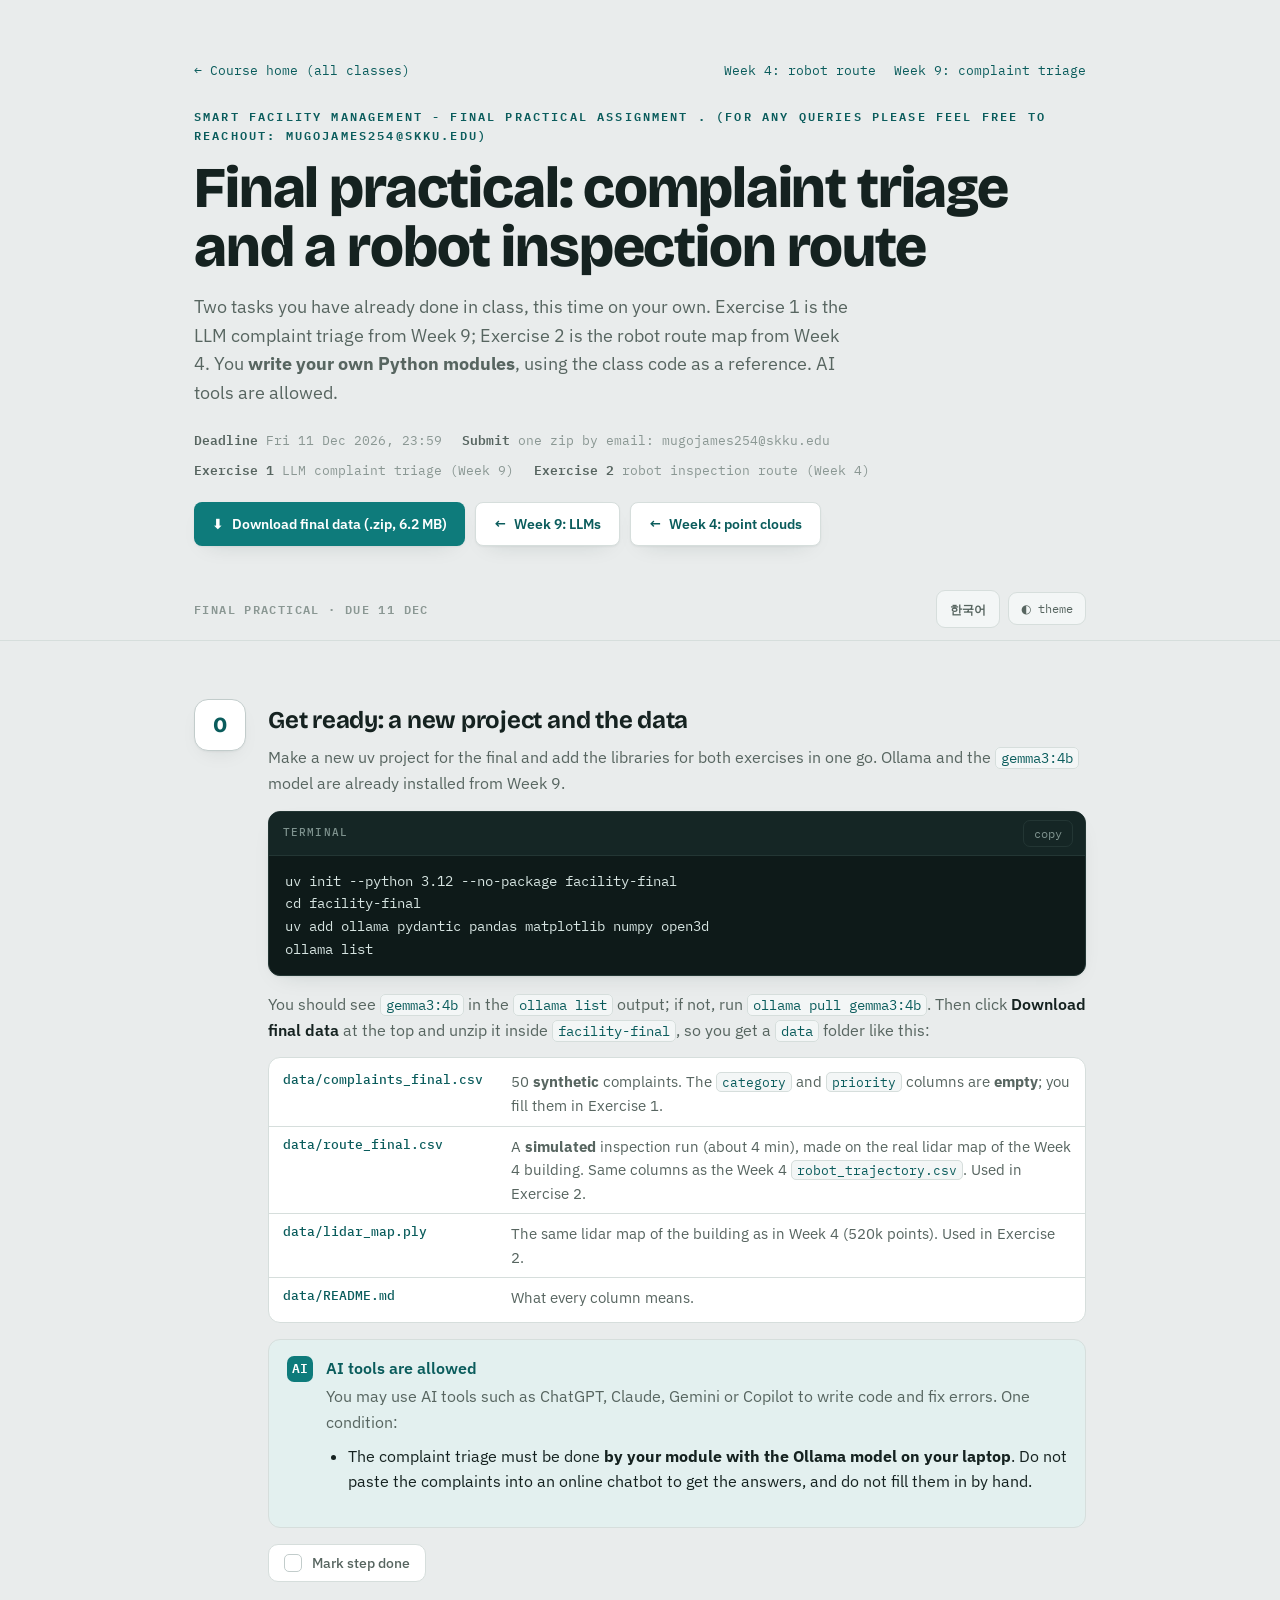
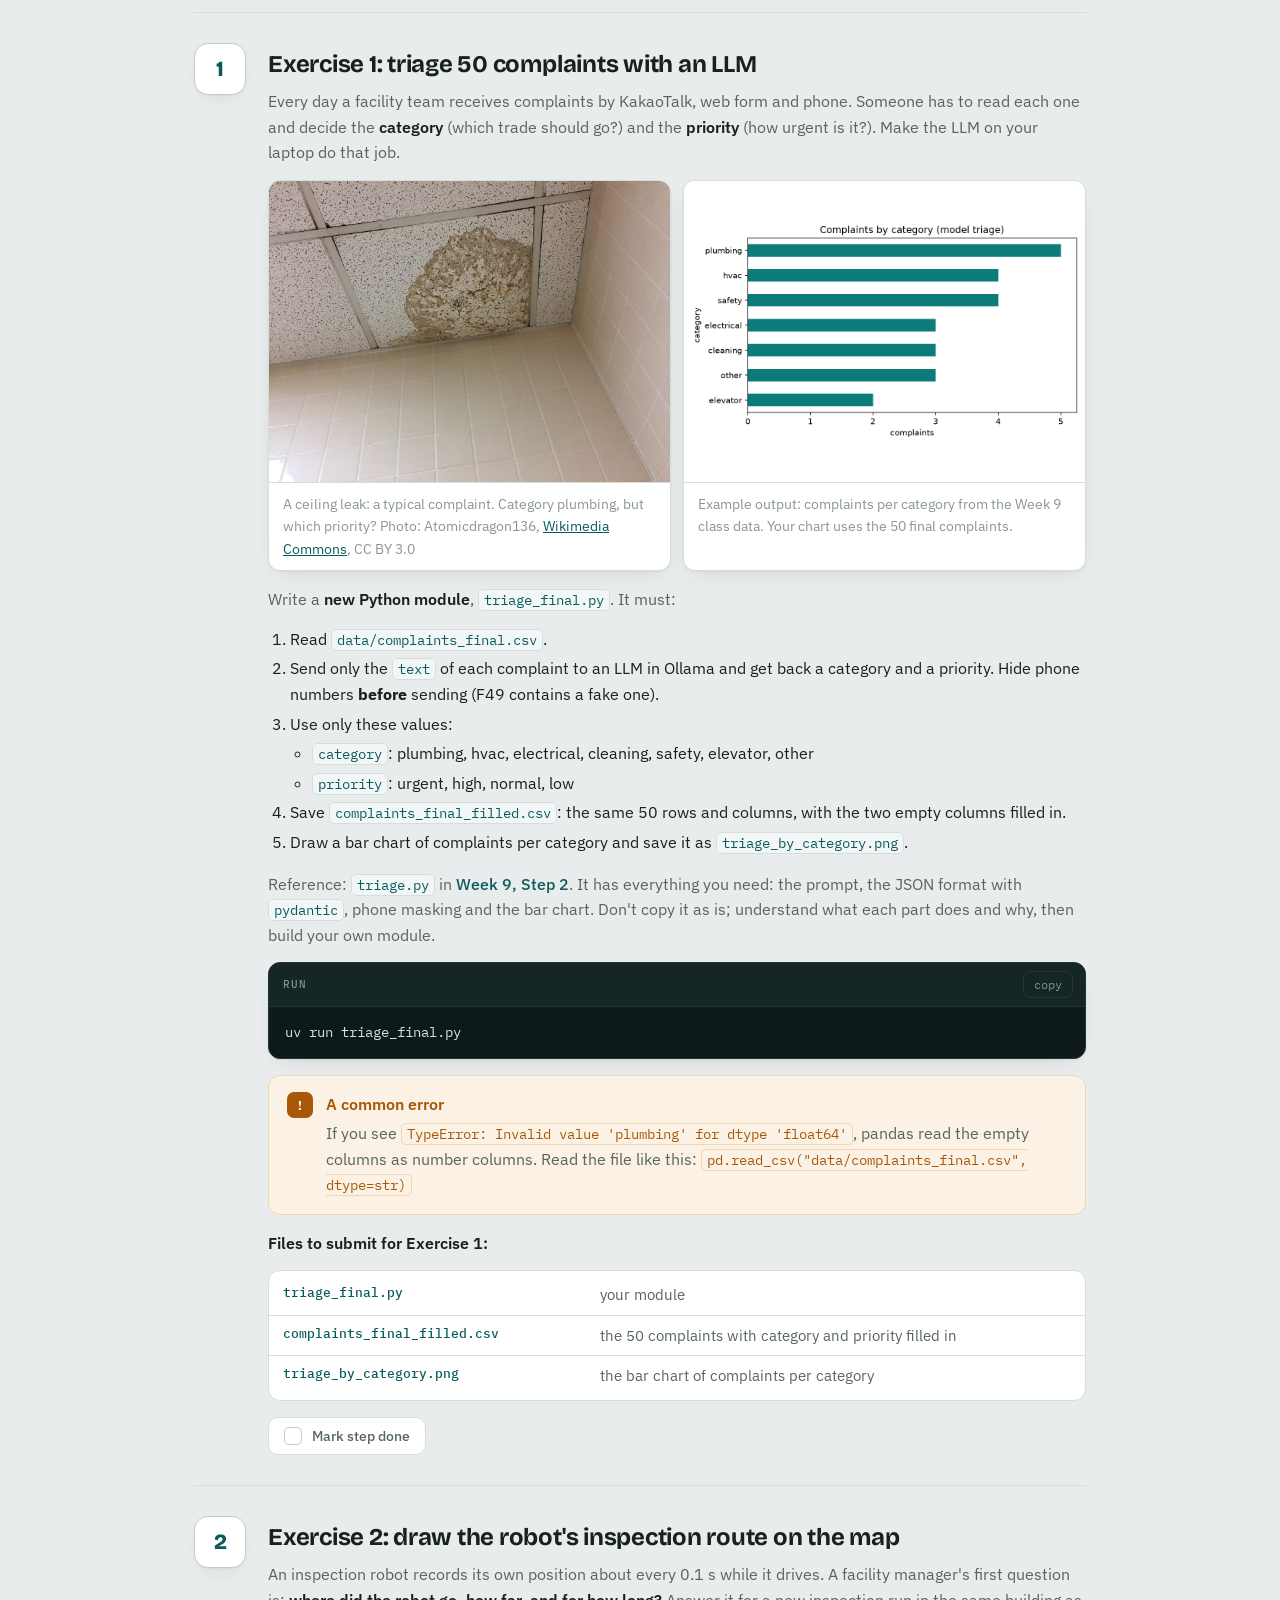
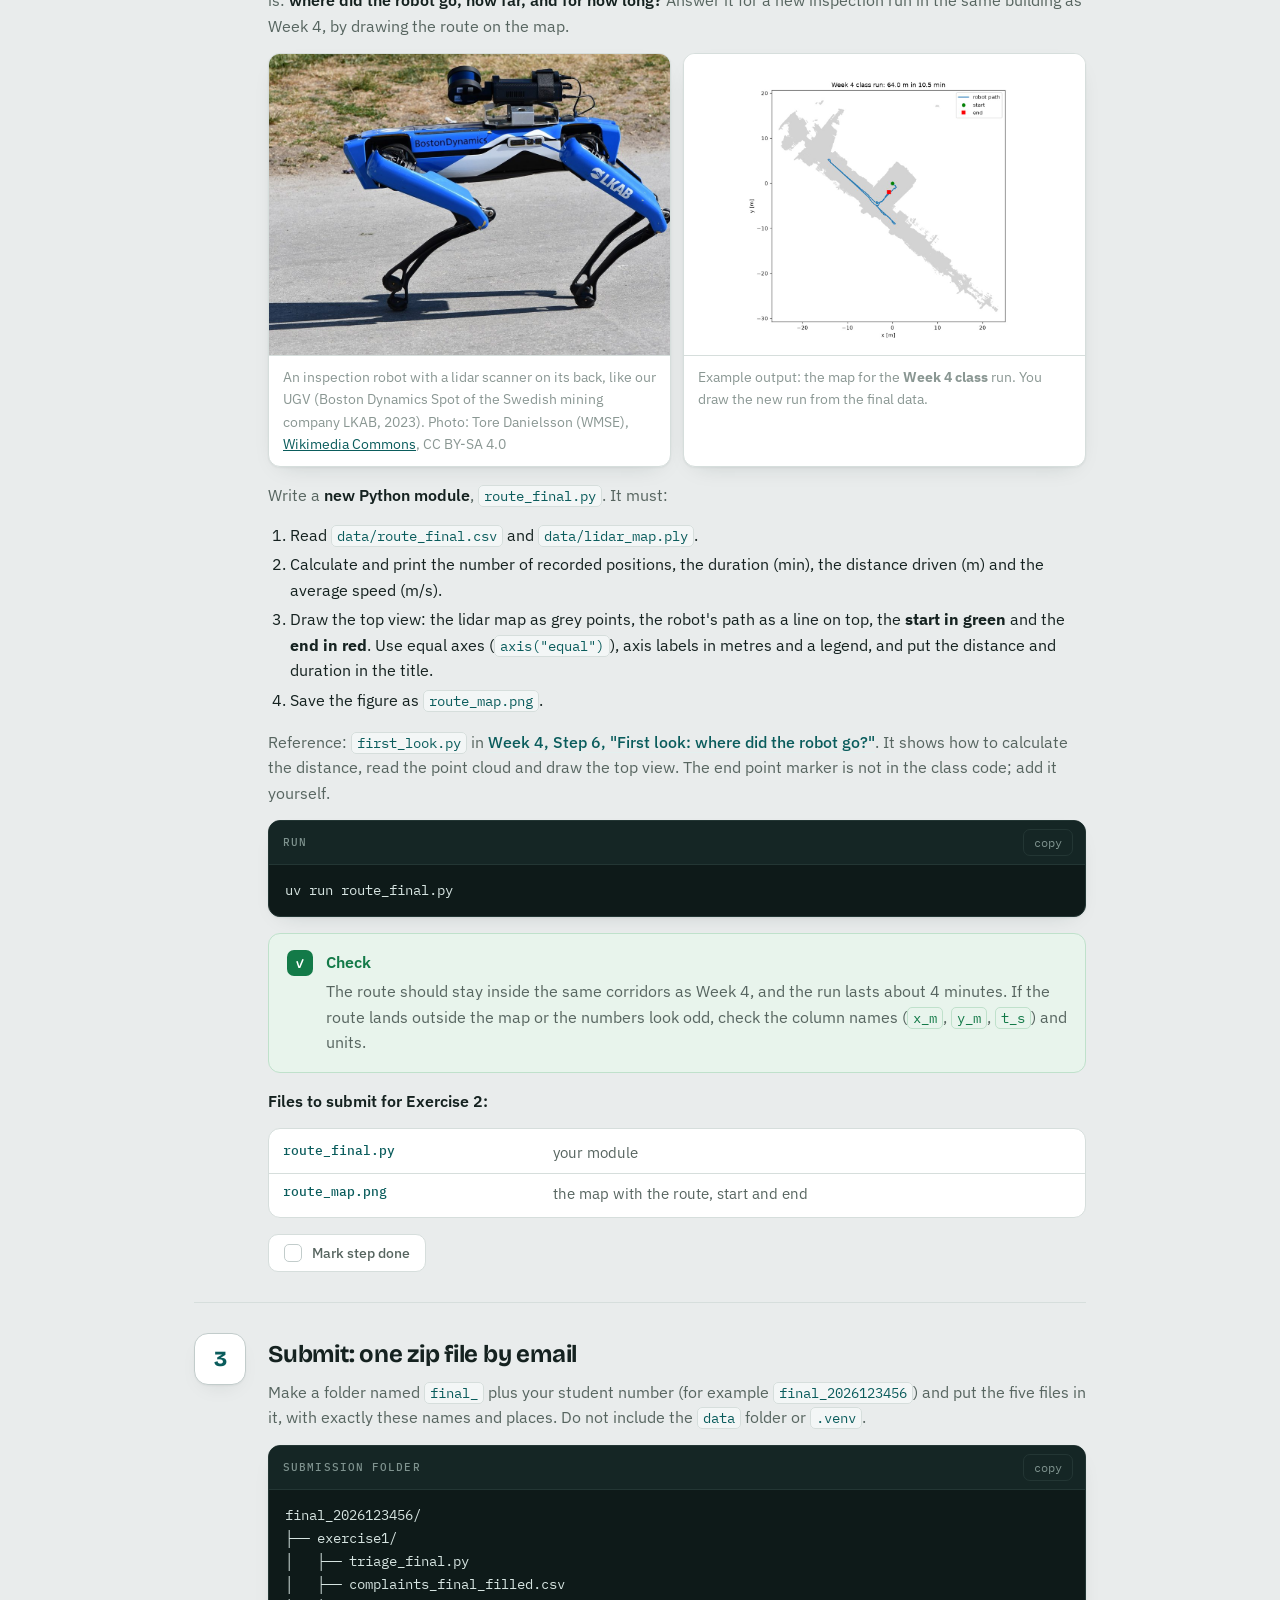
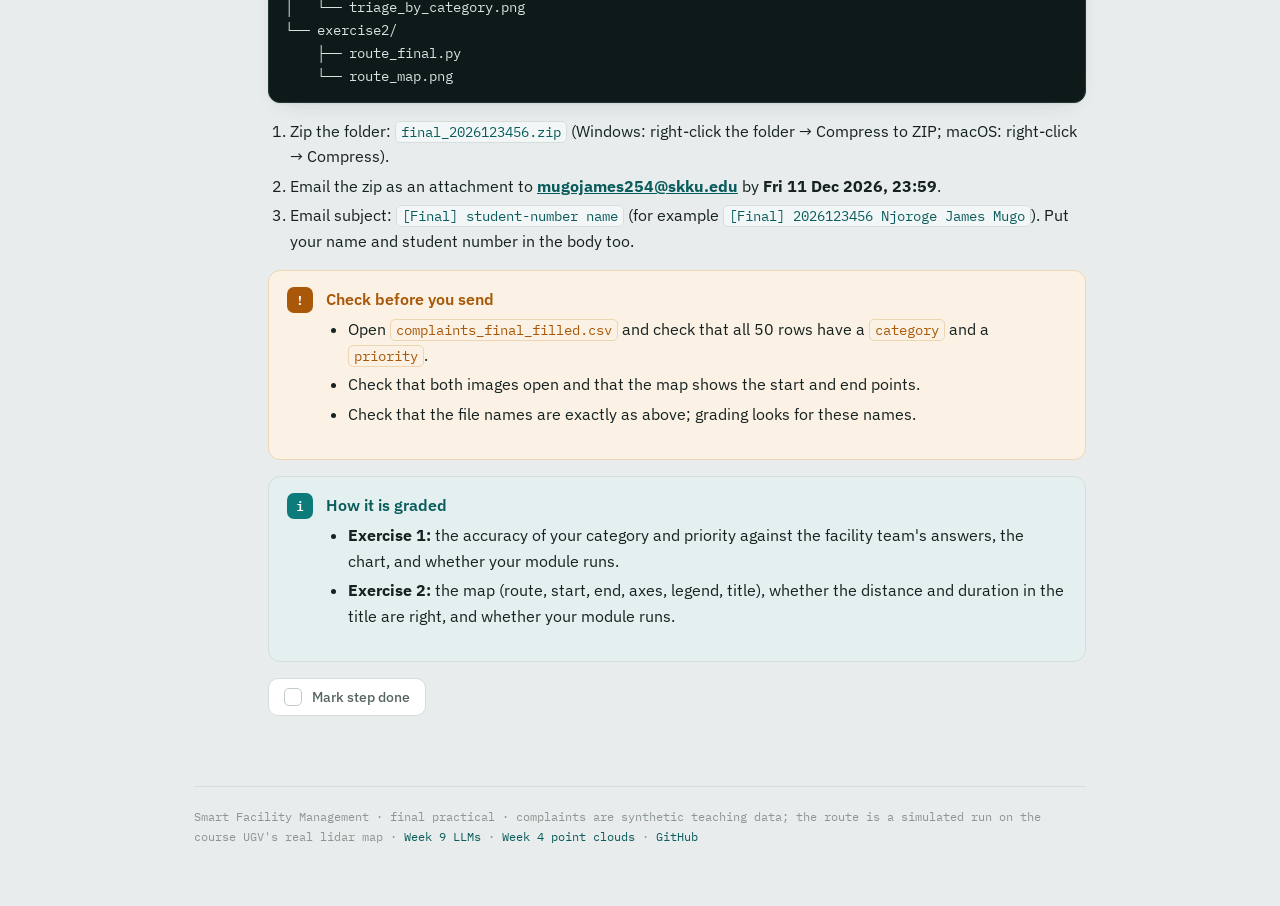
==== commit 3f86f0fa: "changes to finals the final submission date from 23rd November to 11th December" ====
--- a/final_practical.html
+++ b/final_practical.html
@@ -4,7 +4,7 @@
 <meta charset="utf-8">
 <meta name="viewport" content="width=device-width, initial-scale=1">
 <title>Final Practical</title>
-<meta name="description" content="Final practical for Smart Facility Management: triage 50 Korean facility complaints with a local LLM, and draw a robot inspection route on the lidar map. Due 23 November 2026.">
+<meta name="description" content="Final practical for Smart Facility Management: triage 50 Korean facility complaints with a local LLM, and draw a robot inspection route on the lidar map. Due 11 December 2026.">
 <style>
   @import url('https://fonts.googleapis.com/css2?family=Bricolage+Grotesque:opsz,wght@12..96,500;12..96,700;12..96,800&family=IBM+Plex+Mono:wght@400;500;600&family=IBM+Plex+Sans:wght@400;500;600&family=Noto+Sans+KR:wght@400;500;700&display=swap');
 
@@ -261,7 +261,7 @@
     <h1 class="i18n" data-ko='기말 실습: 민원 분류와 로봇 점검 경로'>Final practical: complaint triage and a robot inspection route</h1>
     <p class="lede i18n" data-ko='수업에서 직접 해 본 두 가지를 이번에는 <strong>스스로</strong> 만듭니다. 연습 1은 9주차의 LLM 민원 분류, 연습 2는 4주차의 로봇 경로 지도입니다. 수업 코드를 <strong>참고하여 나만의 Python 모듈</strong>을 작성하세요. AI 도구 사용은 허용됩니다.'>Two tasks you have already done in class, this time on your own. Exercise 1 is the LLM complaint triage from Week 9; Exercise 2 is the robot route map from Week 4. You <strong>write your own Python modules</strong>, using the class code as a reference. AI tools are allowed.</p>
     <div class="meta">
-      <span class="i18n" data-ko='<b>마감</b> 2026년 11월 23일 (월) 23:59'><b>Deadline</b> Mon 23 Nov 2026, 23:59</span>
+      <span class="i18n" data-ko='<b>마감</b> 2026년 12월 11일 (금) 23:59'><b>Deadline</b> Fri 11 Dec 2026, 23:59</span>
       <span class="i18n" data-ko='<b>제출</b> zip 파일 하나를 이메일로: mugojames254@skku.edu'><b>Submit</b> one zip by email: mugojames254@skku.edu</span>
       <span class="i18n" data-ko='<b>연습 1</b> LLM 민원 분류 (9주차)'><b>Exercise 1</b> LLM complaint triage (Week 9)</span>
       <span class="i18n" data-ko='<b>연습 2</b> 로봇 점검 경로 (4주차)'><b>Exercise 2</b> robot inspection route (Week 4)</span>
@@ -285,7 +285,7 @@
 
 <div class="controls">
   <div class="wrap controls-inner">
-    <span class="os-label i18n" data-ko='기말 실습 · 마감 11월 23일'>Final practical · due 23 Nov</span>
+    <span class="os-label i18n" data-ko='기말 실습 · 마감 12월 11일'>Final practical · due 11 Dec</span>
     <div class="util">
       <button class="lang-toggle" id="langBtn" aria-label="Switch language">한국어</button>
       <button class="theme-toggle" id="themeBtn" aria-label="Toggle color theme">◐ theme</button>
@@ -442,7 +442,7 @@
         </div>
         <ol>
           <li class="i18n" data-ko='폴더를 zip 으로 압축합니다: <code class="ic">final_2026123456.zip</code> (Windows: 폴더 오른쪽 클릭 → 압축 / macOS: 오른쪽 클릭 → 압축).'>Zip the folder: <code class="ic">final_2026123456.zip</code> (Windows: right-click the folder → Compress to ZIP; macOS: right-click → Compress).</li>
-          <li class="i18n" data-ko='zip 파일을 첨부하여 <a href="mailto:mugojames254@skku.edu"><strong>mugojames254@skku.edu</strong></a> 로 <strong>2026년 11월 23일 (월) 23:59</strong> 까지 보냅니다.'>Email the zip as an attachment to <a href="mailto:mugojames254@skku.edu"><strong>mugojames254@skku.edu</strong></a> by <strong>Mon 23 Nov 2026, 23:59</strong>.</li>
+          <li class="i18n" data-ko='zip 파일을 첨부하여 <a href="mailto:mugojames254@skku.edu"><strong>mugojames254@skku.edu</strong></a> 로 <strong>2026년 12월 11일 (금) 23:59</strong> 까지 보냅니다.'>Email the zip as an attachment to <a href="mailto:mugojames254@skku.edu"><strong>mugojames254@skku.edu</strong></a> by <strong>Fri 11 Dec 2026, 23:59</strong>.</li>
           <li class="i18n" data-ko='이메일 제목: <code class="ic">[Final] 학번 이름</code> (예: <code class="ic">[Final] 2026123456 Njoroge James Mugo</code>). 본문에도 이름과 학번을 적으세요.'>Email subject: <code class="ic">[Final] student-number name</code> (for example <code class="ic">[Final] 2026123456 Njoroge James Mugo</code>). Put your name and student number in the body too.</li>
         </ol>
         <div class="callout warn">
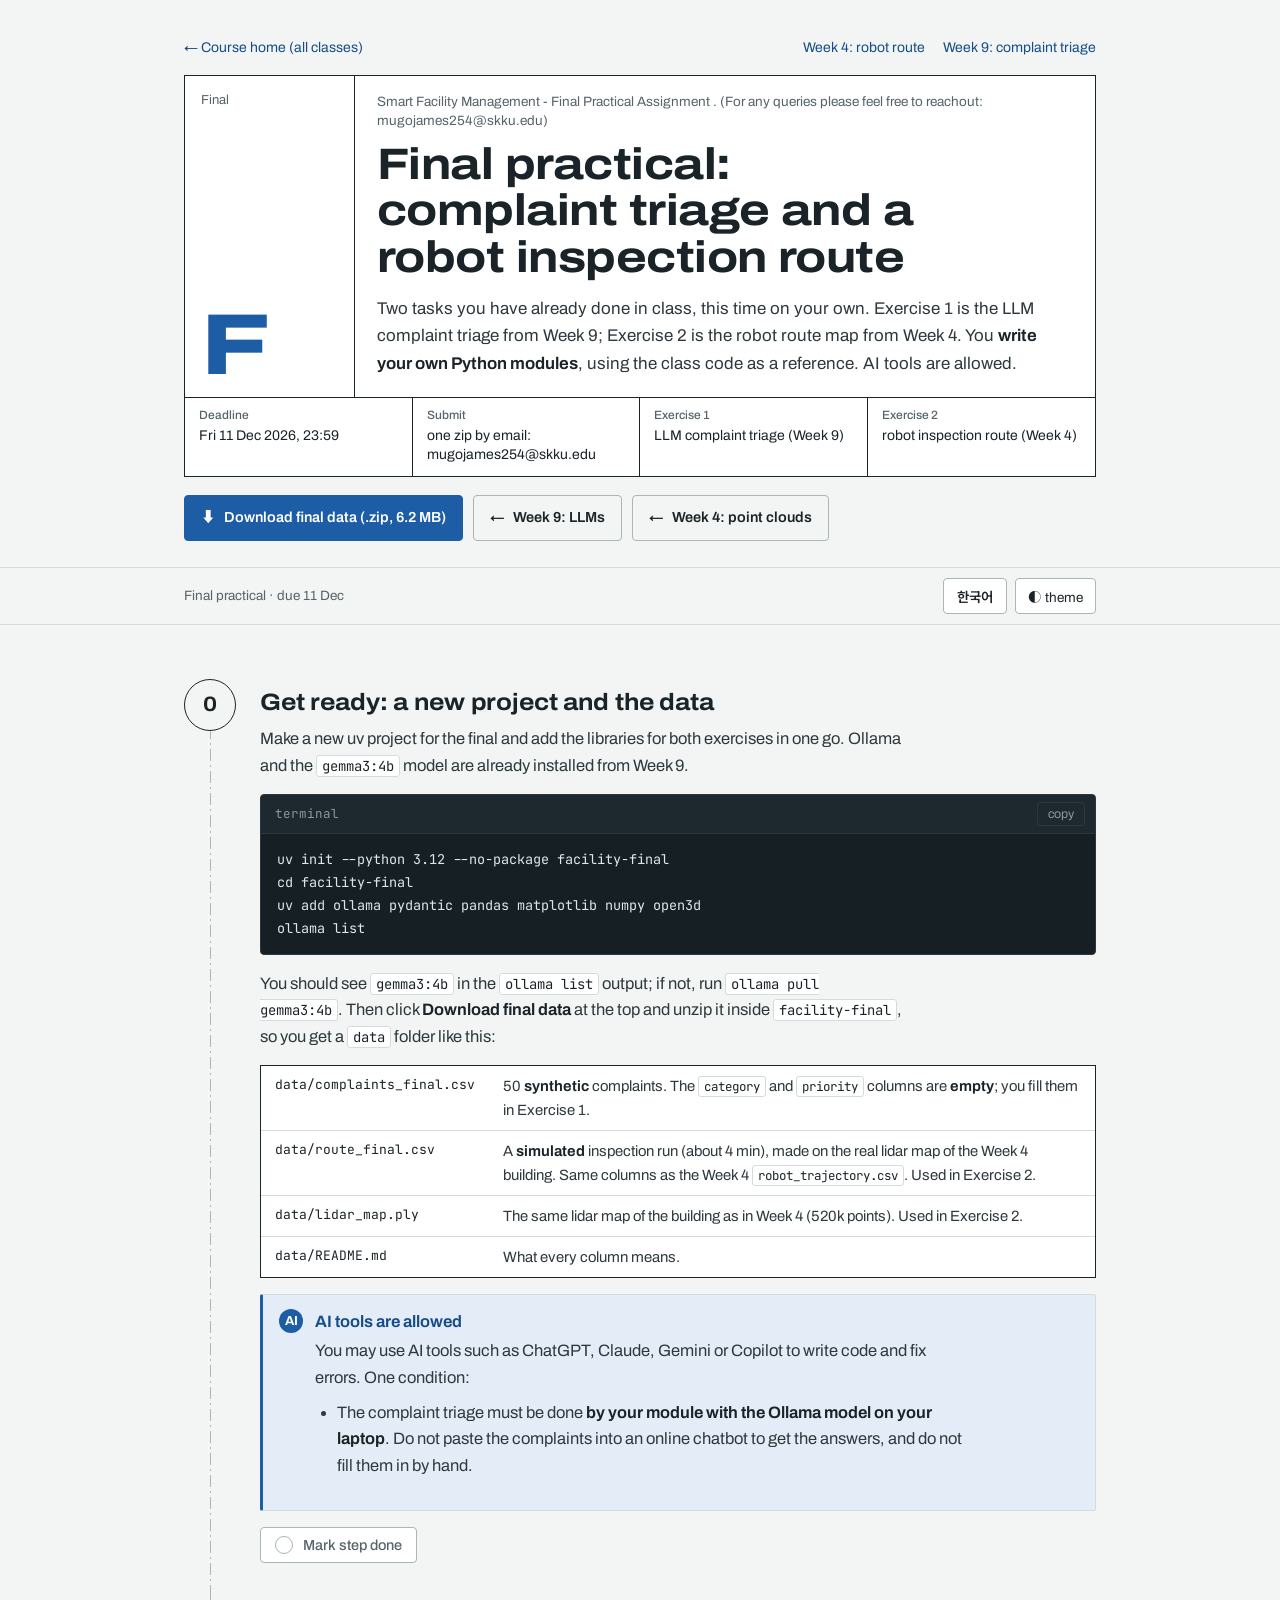
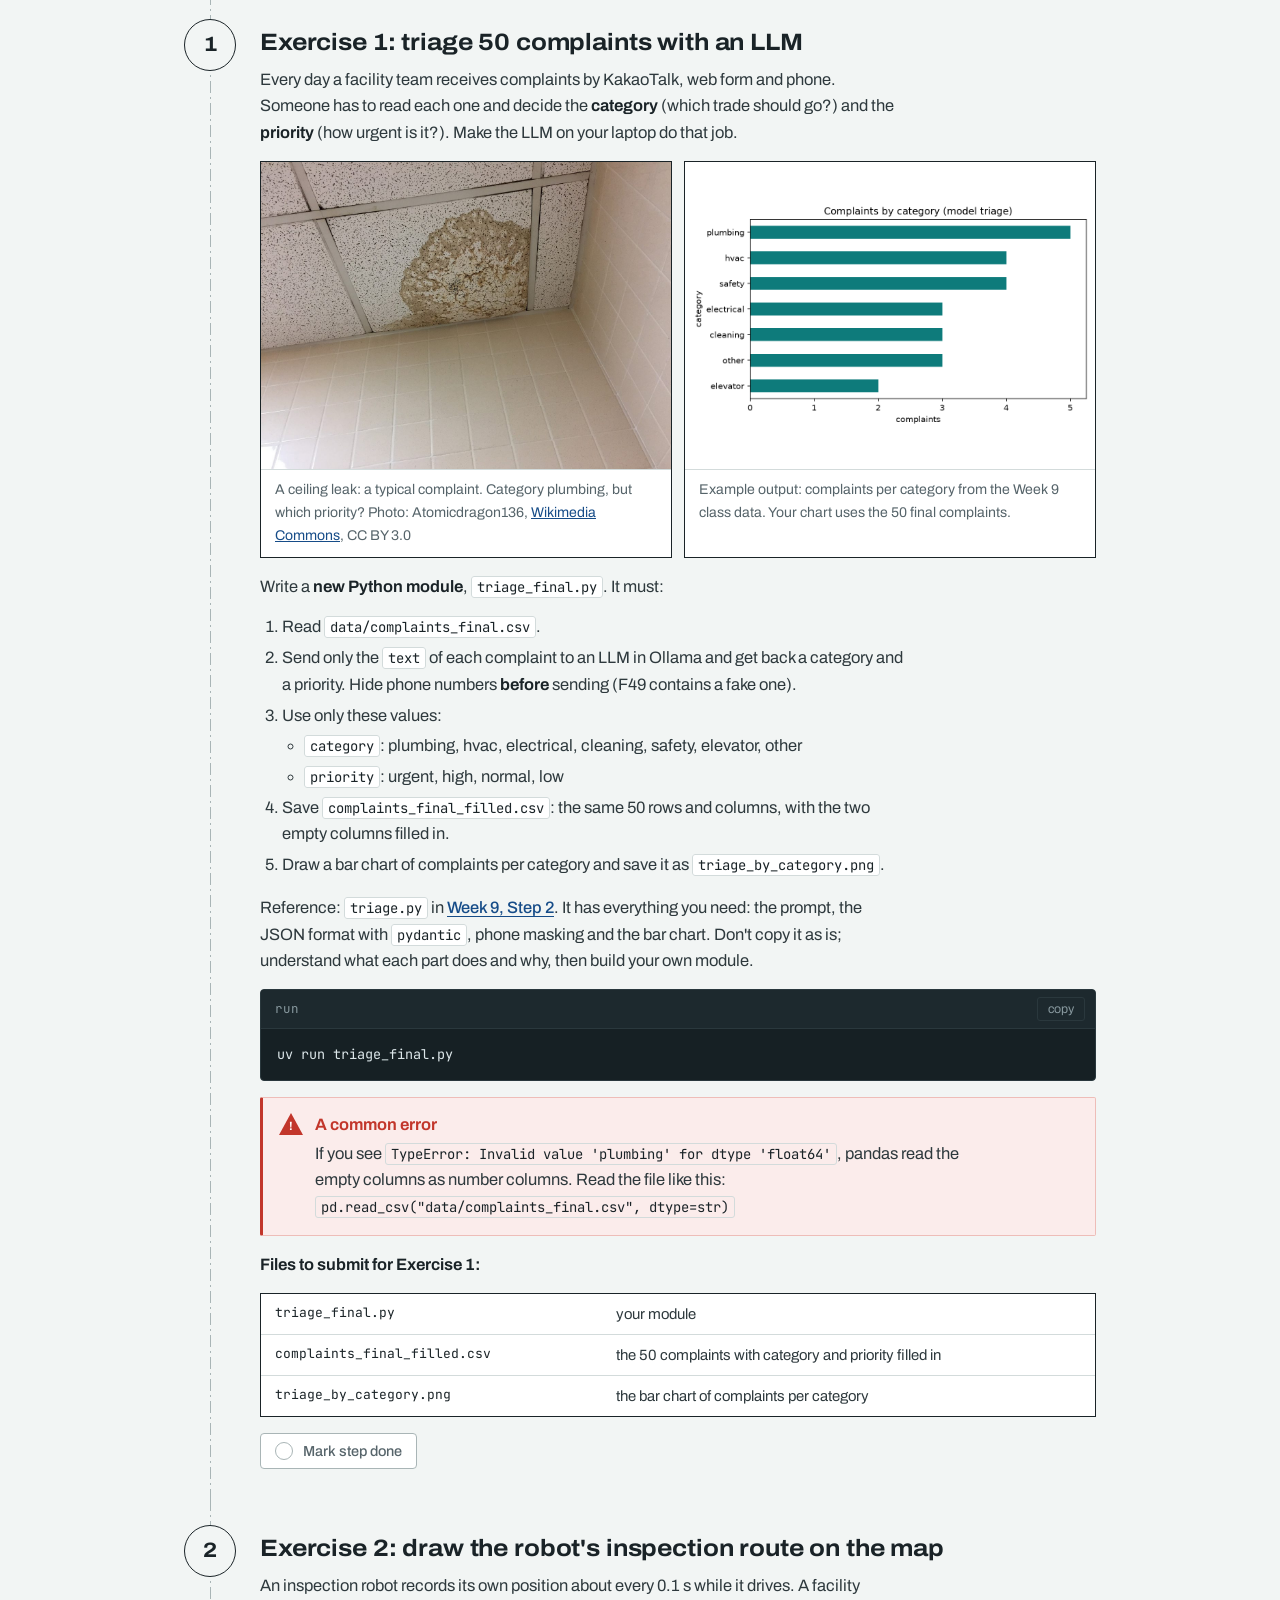
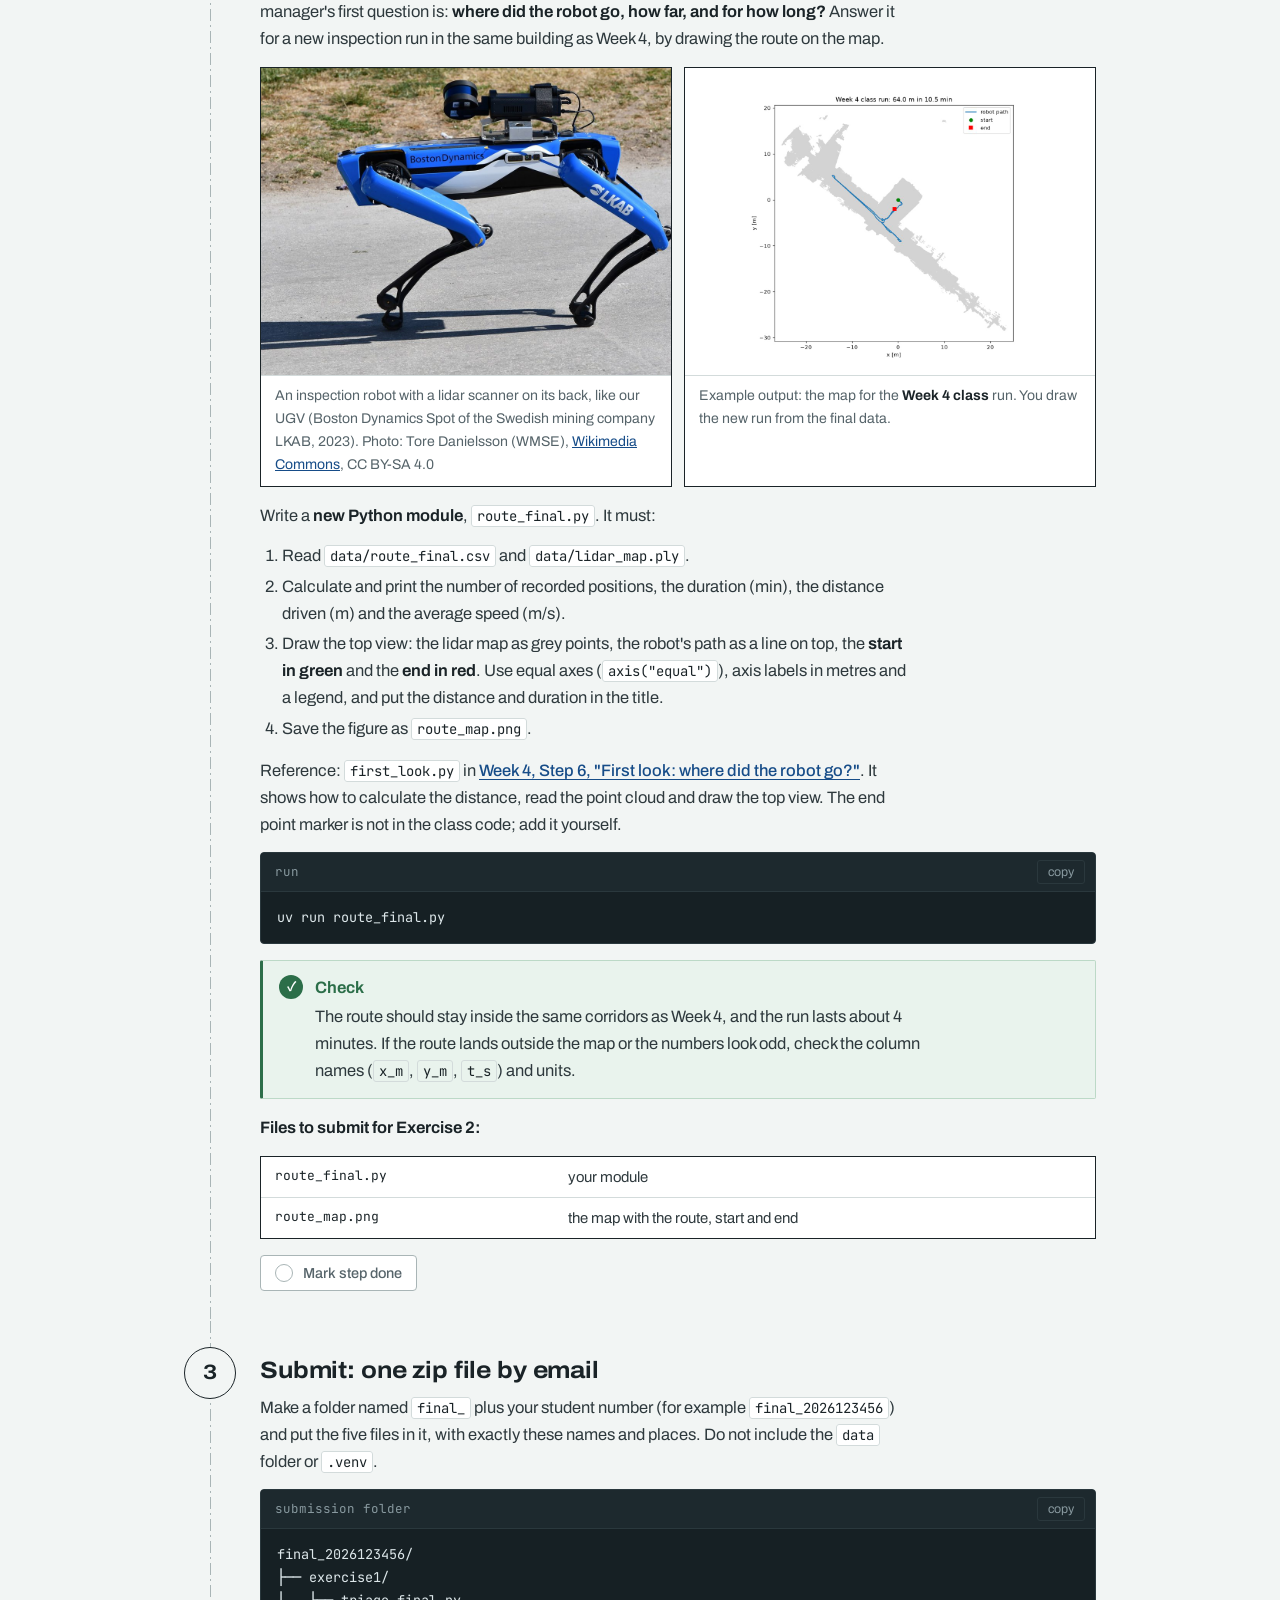
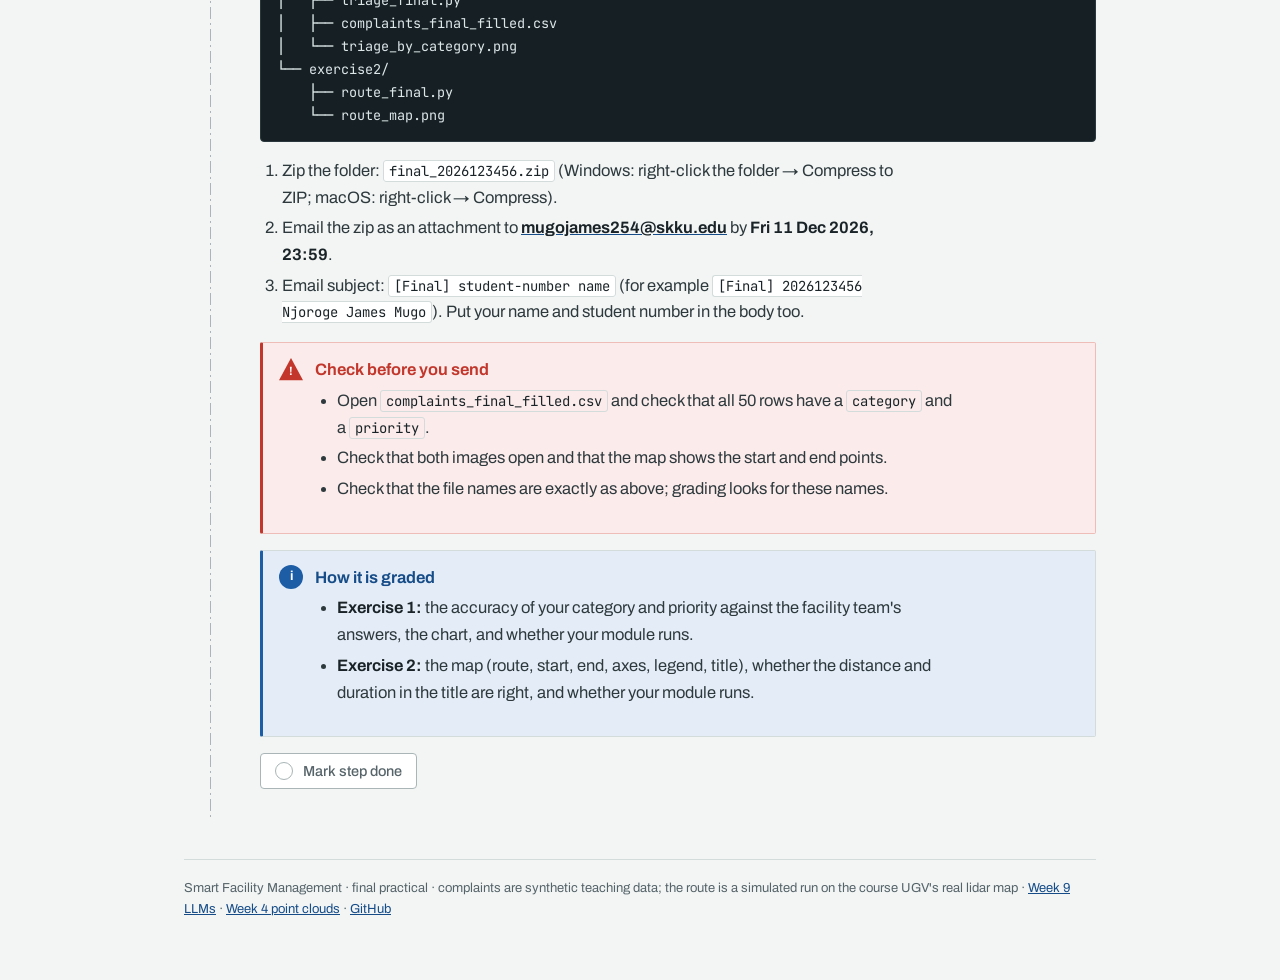
==== commit c9051f00: "revision class material interface revision" ====
--- a/final_practical.html
+++ b/final_practical.html
@@ -5,245 +5,7 @@
 <meta name="viewport" content="width=device-width, initial-scale=1">
 <title>Final Practical</title>
 <meta name="description" content="Final practical for Smart Facility Management: triage 50 Korean facility complaints with a local LLM, and draw a robot inspection route on the lidar map. Due 11 December 2026.">
-<style>
-  @import url('https://fonts.googleapis.com/css2?family=Bricolage+Grotesque:opsz,wght@12..96,500;12..96,700;12..96,800&family=IBM+Plex+Mono:wght@400;500;600&family=IBM+Plex+Sans:wght@400;500;600&family=Noto+Sans+KR:wght@400;500;700&display=swap');
-
-  :root{
-    --bg:#e9ecec; --surface:#ffffff; --surface-2:#f3f6f6;
-    --ink:#152220; --muted:#576560; --faint:#8a9793;
-    --border:#d6dedc; --border-strong:#c2cccb;
-    --accent:#0e7b7b; --accent-ink:#0a5c5c; --accent-wash:#e3f0ef;
-    --warn:#a85808; --warn-bg:#fbf1e4; --warn-border:#efd6b3;
-    --ok:#137a48; --ok-bg:#e8f4ec; --ok-border:#bfe1cb;
-    --code-bg:#0e1a19; --code-surface:#152625; --code-ink:#d6e4e1;
-    --code-muted:#7f938f; --code-prompt:#3fb7ac; --code-border:#233634;
-    --shadow:0 1px 2px rgba(20,40,38,.05),0 8px 24px -14px rgba(20,40,38,.22);
-  }
-  @media (prefers-color-scheme:dark){
-    :root:not([data-theme="light"]){
-      --bg:#0b1211; --surface:#111a19; --surface-2:#16211f;
-      --ink:#e6edeb; --muted:#98a6a2; --faint:#6d7c78;
-      --border:#22302e; --border-strong:#2d3d3a;
-      --accent:#37c1bb; --accent-ink:#5fd4ce; --accent-wash:#12211f;
-      --warn:#e0a869; --warn-bg:#1f1a12; --warn-border:#3d3320;
-      --ok:#5cc487; --ok-bg:#101d16; --ok-border:#22392b;
-      --code-bg:#080f0e; --code-surface:#0f1918; --code-ink:#d3e2df;
-      --code-muted:#6f827e; --code-prompt:#40c4b8; --code-border:#1c2b29;
-      --shadow:0 1px 2px rgba(0,0,0,.3),0 10px 30px -16px rgba(0,0,0,.6);
-    }
-  }
-  :root[data-theme="dark"]{
-    --bg:#0b1211; --surface:#111a19; --surface-2:#16211f;
-    --ink:#e6edeb; --muted:#98a6a2; --faint:#6d7c78;
-    --border:#22302e; --border-strong:#2d3d3a;
-    --accent:#37c1bb; --accent-ink:#5fd4ce; --accent-wash:#12211f;
-    --warn:#e0a869; --warn-bg:#1f1a12; --warn-border:#3d3320;
-    --ok:#5cc487; --ok-bg:#101d16; --ok-border:#22392b;
-    --code-bg:#080f0e; --code-surface:#0f1918; --code-ink:#d3e2df;
-    --code-muted:#6f827e; --code-prompt:#40c4b8; --code-border:#1c2b29;
-    --shadow:0 1px 2px rgba(0,0,0,.3),0 10px 30px -16px rgba(0,0,0,.6);
-  }
-
-  *{box-sizing:border-box}
-  html{scroll-behavior:smooth}
-  @media (prefers-reduced-motion:reduce){html{scroll-behavior:auto}*{animation-duration:.01ms!important;transition-duration:.01ms!important}}
-  body{
-    margin:0;background:var(--bg);color:var(--ink);
-    font-family:"IBM Plex Sans",ui-sans-serif,system-ui,sans-serif;
-    font-size:16px;line-height:1.6;-webkit-font-smoothing:antialiased;
-  }
-  html[lang="ko"] body{
-    font-family:"IBM Plex Sans","Noto Sans KR",ui-sans-serif,system-ui,sans-serif;
-  }
-  .wrap{max-width:940px;margin:0 auto;padding:0 24px}
-
-  /* progress bar */
-  .progress-bar{position:sticky;top:0;z-index:40;height:4px;background:transparent}
-  .progress-fill{height:100%;width:0;background:var(--accent);transition:width .35s ease}
-
-  /* header */
-  header{padding:56px 0 30px}
-  .eyebrow{font-family:"IBM Plex Mono",monospace;font-size:12px;letter-spacing:.18em;
-    text-transform:uppercase;color:var(--accent-ink);font-weight:600;margin:0 0 14px}
-  h1{font-family:"Bricolage Grotesque",sans-serif;font-weight:800;
-    font-size:clamp(2.3rem,6vw,3.6rem);line-height:1.02;letter-spacing:-.02em;
-    margin:0 0 16px;text-wrap:balance}
-  .lede{font-size:1.12rem;color:var(--muted);max-width:60ch;margin:0}
-  .meta{display:flex;flex-wrap:wrap;gap:10px 20px;margin-top:22px;
-    font-family:"IBM Plex Mono",monospace;font-size:12.5px;color:var(--faint)}
-  .meta b{color:var(--muted);font-weight:600}
-  .slides-btn{display:inline-flex;align-items:center;gap:8px;margin-top:22px;
-    padding:10px 18px;background:var(--accent);color:#fff;font-weight:600;font-size:14px;
-    text-decoration:none;border-radius:8px;box-shadow:var(--shadow);
-    transition:background .2s,transform .1s}
-  .slides-btn:hover{background:var(--accent-ink)}
-  .slides-btn:active{transform:translateY(1px)}
-
-  /* sticky OS control */
-  .controls{position:sticky;top:4px;z-index:30;background:var(--bg);
-    padding:14px 0 12px;margin-bottom:8px;
-    border-bottom:1px solid var(--border)}
-  .controls-inner{display:flex;flex-wrap:wrap;align-items:center;gap:14px;justify-content:space-between}
-  .os-label{font-family:"IBM Plex Mono",monospace;font-size:11.5px;letter-spacing:.12em;
-    text-transform:uppercase;color:var(--faint);font-weight:600}
-  .seg{display:inline-flex;background:var(--surface-2);border:1px solid var(--border);
-    border-radius:11px;padding:3px;gap:2px;flex-wrap:wrap}
-  .seg button{font-family:"IBM Plex Sans",sans-serif;font-size:13.5px;font-weight:500;
-    color:var(--muted);background:transparent;border:0;padding:7px 13px;border-radius:8px;
-    cursor:pointer;transition:background .15s,color .15s;white-space:nowrap}
-  .seg button:hover{color:var(--ink)}
-  .seg button[aria-pressed="true"]{background:var(--surface);color:var(--accent-ink);
-    box-shadow:var(--shadow);font-weight:600}
-  .util{display:flex;align-items:center;gap:8px}
-  .theme-toggle,.lang-toggle{font-family:"IBM Plex Mono",monospace;font-size:12px;color:var(--muted);
-    background:var(--surface-2);border:1px solid var(--border);border-radius:9px;
-    padding:8px 12px;cursor:pointer;transition:color .15s,border-color .15s}
-  .theme-toggle:hover,.lang-toggle:hover{color:var(--ink);border-color:var(--border-strong)}
-  .lang-toggle{font-weight:600;min-width:64px}
-  html[lang="ko"] .lang-toggle,html[lang="ko"] .os-label,html[lang="ko"] .eyebrow,
-  html[lang="ko"] .meta,html[lang="ko"] .code-tag{font-family:"IBM Plex Mono","Noto Sans KR",monospace}
-
-  /* steps */
-  main{padding:20px 0 40px;counter-reset:step}
-  .step{display:grid;grid-template-columns:52px 1fr;gap:22px;
-    padding:30px 0;border-top:1px solid var(--border)}
-  .step:first-of-type{border-top:0}
-  .stepnum{position:relative}
-  .stepnum .dot{position:sticky;top:82px;width:52px;height:52px;border-radius:14px;
-    background:var(--surface);border:1.5px solid var(--border-strong);
-    display:flex;align-items:center;justify-content:center;
-    font-family:"Bricolage Grotesque",sans-serif;font-weight:800;font-size:1.35rem;
-    color:var(--accent-ink);box-shadow:var(--shadow);transition:background .2s,border-color .2s,color .2s}
-  .step.done .stepnum .dot{background:var(--accent);border-color:var(--accent);color:#fff}
-  .step.done .stepnum .dot::after{content:"✓";font-size:1.5rem}
-  .step.done .stepnum .dot span{display:none}
-  .step-body h2{font-family:"Bricolage Grotesque",sans-serif;font-weight:700;
-    font-size:1.5rem;letter-spacing:-.01em;margin:2px 0 6px;text-wrap:balance}
-  .step-body p{margin:0 0 14px;color:var(--muted)}
-  .step-body p strong{color:var(--ink);font-weight:600}
-  .inline-link{color:var(--accent-ink);text-decoration:none;border-bottom:1px solid var(--accent-wash);
-    font-weight:500}
-  .inline-link:hover{border-bottom-color:var(--accent)}
-  code.ic{font-family:"IBM Plex Mono",monospace;font-size:.86em;
-    background:var(--surface-2);border:1px solid var(--border);border-radius:5px;
-    padding:1px 5px;color:var(--accent-ink)}
-
-  /* code block */
-  .code{background:var(--code-bg);border:1px solid var(--code-border);border-radius:12px;
-    overflow:hidden;margin:0 0 16px;box-shadow:var(--shadow)}
-  .code-head{display:flex;align-items:center;justify-content:space-between;
-    padding:8px 12px 8px 14px;background:var(--code-surface);border-bottom:1px solid var(--code-border)}
-  .code-tag{font-family:"IBM Plex Mono",monospace;font-size:11px;letter-spacing:.1em;
-    text-transform:uppercase;color:var(--code-muted);font-weight:500}
-  .copy{font-family:"IBM Plex Mono",monospace;font-size:11.5px;color:var(--code-muted);
-    background:transparent;border:1px solid var(--code-border);border-radius:7px;
-    padding:5px 10px;cursor:pointer;transition:color .15s,border-color .15s}
-  .copy:hover{color:var(--code-ink);border-color:var(--code-muted)}
-  .copy.copied{color:var(--code-prompt);border-color:var(--code-prompt)}
-  pre{margin:0;padding:14px 16px;overflow-x:auto}
-  pre code{font-family:"IBM Plex Mono",monospace;font-size:13.5px;line-height:1.7;
-    color:var(--code-ink);white-space:pre;display:block}
-  pre .cmt{color:var(--code-muted)}
-  pre .pr{color:var(--code-prompt);user-select:none}
-
-  /* os-specific visibility */
-  [data-os]{display:none}
-  [data-os].os-on{display:block}
-
-  /* callouts */
-  .callout{border-radius:12px;padding:16px 18px;margin:0 0 16px;border:1px solid;
-    display:grid;grid-template-columns:auto 1fr;gap:13px;align-items:start}
-  .callout .ci{font-family:"IBM Plex Mono",monospace;font-weight:600;font-size:13px;
-    width:26px;height:26px;border-radius:7px;display:flex;align-items:center;justify-content:center}
-  .callout p{margin:0 0 8px}
-  .callout p:last-child{margin:0}
-  .callout .ct{font-weight:600;display:block;margin-bottom:3px}
-  .verify{background:var(--ok-bg);border-color:var(--ok-border)}
-  .verify .ci{background:var(--ok);color:#fff}
-  .verify .ct{color:var(--ok)}
-  .verify code.ic{background:transparent;border-color:var(--ok-border);color:var(--ok)}
-  .warn{background:var(--warn-bg);border-color:var(--warn-border)}
-  .warn .ci{background:var(--warn);color:#fff}
-  .warn .ct{color:var(--warn)}
-  .warn code.ic{background:transparent;border-color:var(--warn-border);color:var(--warn)}
-  .tip{background:var(--accent-wash);border-color:var(--border)}
-  .tip .ci{background:var(--accent);color:#fff}
-  .tip .ct{color:var(--accent-ink)}
-
-  /* lists (exercise) */
-  .step-body ol,.step-body ul{margin:0 0 16px;padding-left:22px}
-  .step-body li{margin:4px 0}
-  .step-body li ul{margin:4px 0 0}
-
-  /* done toggle */
-  .done-row{margin-top:6px}
-  .done-btn{display:inline-flex;align-items:center;gap:10px;
-    font-family:"IBM Plex Sans",sans-serif;font-size:14px;font-weight:500;color:var(--muted);
-    background:var(--surface);border:1px solid var(--border);border-radius:10px;
-    padding:9px 15px;cursor:pointer;transition:color .15s,border-color .15s,background .15s}
-  .done-btn:hover{border-color:var(--border-strong);color:var(--ink)}
-  .done-btn .box{width:18px;height:18px;border-radius:5px;border:1.5px solid var(--border-strong);
-    display:flex;align-items:center;justify-content:center;font-size:12px;transition:background .15s,border-color .15s}
-  .step.done .done-btn{color:var(--ok);border-color:var(--ok-border);background:var(--ok-bg)}
-  .step.done .done-btn .box{background:var(--ok);border-color:var(--ok);color:#fff}
-
-  /* cheat sheet */
-  .cheat{margin:12px 0 60px;border:1px solid var(--border);border-radius:16px;
-    background:var(--surface);padding:26px 26px 10px;box-shadow:var(--shadow)}
-  .cheat h2{font-family:"Bricolage Grotesque",sans-serif;font-weight:700;font-size:1.4rem;
-    margin:0 0 4px;letter-spacing:-.01em}
-  .cheat p{color:var(--muted);margin:0 0 18px;font-size:.95rem}
-
-  footer{padding:20px 0 60px;border-top:1px solid var(--border);
-    color:var(--faint);font-family:"IBM Plex Mono",monospace;font-size:12px}
-  footer a{color:var(--accent-ink);text-decoration:none}
-
-  :focus-visible{outline:2px solid var(--accent);outline-offset:2px;border-radius:6px}
-
-  @media (max-width:620px){
-    .step{grid-template-columns:40px 1fr;gap:14px}
-    .stepnum .dot{width:40px;height:40px;font-size:1.05rem}
-    .stepnum .dot::after{font-size:1.15rem}
-    header{padding:40px 0 22px}
-  }
-
-  /* week 4 + 5 additions */
-  code.ic{overflow-wrap:anywhere}
-  .step-body{min-width:0}
-  .btn-row{display:flex;flex-wrap:wrap;gap:10px;margin-top:22px}
-  .btn-row .slides-btn{margin-top:0}
-  .ghost-btn{background:var(--surface);color:var(--accent-ink);border:1px solid var(--border)}
-  .ghost-btn:hover{background:var(--surface-2)}
-  .tree{background:var(--surface);border:1px solid var(--border);border-radius:12px;
-    padding:4px 0;margin:0 0 16px;overflow-x:auto}
-  .tree table{width:100%;border-collapse:collapse;font-size:.92rem}
-  .tree td{padding:8px 14px;border-top:1px solid var(--border);vertical-align:top;color:var(--muted)}
-  .tree tr:first-child td{border-top:0}
-  .tree td:first-child{font-family:"IBM Plex Mono",monospace;font-size:13px;color:var(--accent-ink);
-    white-space:nowrap;font-weight:500}
-  figure{margin:0 0 16px;background:var(--surface);border:1px solid var(--border);border-radius:12px;
-    overflow:hidden;box-shadow:var(--shadow)}
-  figure img{display:block;width:100%;height:auto;background:#fff}
-  figcaption{padding:10px 14px;font-size:.88rem;color:var(--faint);border-top:1px solid var(--border)}
-  .fig-pair{display:grid;grid-template-columns:1fr 1fr;gap:12px;margin:0 0 16px}
-  .fig-pair figure{margin:0}
-  .fig-pair img{aspect-ratio:4/3;object-fit:cover}
-  @media (max-width:620px){.fig-pair{grid-template-columns:1fr}}
-  /* course navigation */
-  .course-nav{display:flex;flex-wrap:wrap;justify-content:space-between;gap:8px 18px;margin:0 0 26px;
-    font-family:"IBM Plex Mono",monospace;font-size:12.5px}
-  .course-nav a{color:var(--accent-ink);text-decoration:none;border-bottom:1px solid transparent}
-  .course-nav a:hover{border-bottom-color:var(--accent)}
-  .course-nav .pn{display:flex;flex-wrap:wrap;gap:8px 18px}
-  html[lang="ko"] .course-nav{font-family:"IBM Plex Mono","Noto Sans KR",monospace}
-</style>
-  <style>
-  .controls-inner .os-label{white-space:nowrap}
-  .fig-pair figcaption a,.step-body li a{color:var(--accent-ink)}
-  .step-body ol ul{margin:4px 0 0}
-  .fig-pair img.fit{object-fit:contain;background:#fff}
-  @media (max-width:620px){.tree td:first-child{white-space:normal;overflow-wrap:anywhere;width:42%}}
-  </style>
+<link rel="stylesheet" href="assets/course.css">
 </head>
 <body>
 <div class="progress-bar"><div class="progress-fill" id="pfill"></div></div>
@@ -257,14 +19,21 @@
       <a href="week09.html#s2" class="i18n" data-ko='9주차: 민원 분류'>Week 9: complaint triage</a>
       </span>
     </nav>
-    <p class="eyebrow i18n" data-ko='스마트 시설 관리 - 기말 실습 과제'>Smart Facility Management - Final Practical Assignment . (For any queries please feel free to reachout: mugojames254@skku.edu)</p>
-    <h1 class="i18n" data-ko='기말 실습: 민원 분류와 로봇 점검 경로'>Final practical: complaint triage and a robot inspection route</h1>
-    <p class="lede i18n" data-ko='수업에서 직접 해 본 두 가지를 이번에는 <strong>스스로</strong> 만듭니다. 연습 1은 9주차의 LLM 민원 분류, 연습 2는 4주차의 로봇 경로 지도입니다. 수업 코드를 <strong>참고하여 나만의 Python 모듈</strong>을 작성하세요. AI 도구 사용은 허용됩니다.'>Two tasks you have already done in class, this time on your own. Exercise 1 is the LLM complaint triage from Week 9; Exercise 2 is the robot route map from Week 4. You <strong>write your own Python modules</strong>, using the class code as a reference. AI tools are allowed.</p>
+    <div class="tb">
+    <div class="tb-main">
+      <div class="tb-sheet"><span class="tb-sheet-label i18n" data-ko='기말'>Final</span><span class="tb-sheet-no">F</span></div>
+      <div class="tb-title">
+        <p class="eyebrow i18n" data-ko='스마트 시설 관리 - 기말 실습 과제'>Smart Facility Management - Final Practical Assignment . (For any queries please feel free to reachout: mugojames254@skku.edu)</p>
+        <h1 class="i18n" data-ko='기말 실습: 민원 분류와 로봇 점검 경로'>Final practical: complaint triage and a robot inspection route</h1>
+        <p class="lede i18n" data-ko='수업에서 직접 해 본 두 가지를 이번에는 <strong>스스로</strong> 만듭니다. 연습 1은 9주차의 LLM 민원 분류, 연습 2는 4주차의 로봇 경로 지도입니다. 수업 코드를 <strong>참고하여 나만의 Python 모듈</strong>을 작성하세요. AI 도구 사용은 허용됩니다.'>Two tasks you have already done in class, this time on your own. Exercise 1 is the LLM complaint triage from Week 9; Exercise 2 is the robot route map from Week 4. You <strong>write your own Python modules</strong>, using the class code as a reference. AI tools are allowed.</p>
+      </div>
+    </div>
     <div class="meta">
       <span class="i18n" data-ko='<b>마감</b> 2026년 12월 11일 (금) 23:59'><b>Deadline</b> Fri 11 Dec 2026, 23:59</span>
       <span class="i18n" data-ko='<b>제출</b> zip 파일 하나를 이메일로: mugojames254@skku.edu'><b>Submit</b> one zip by email: mugojames254@skku.edu</span>
       <span class="i18n" data-ko='<b>연습 1</b> LLM 민원 분류 (9주차)'><b>Exercise 1</b> LLM complaint triage (Week 9)</span>
       <span class="i18n" data-ko='<b>연습 2</b> 로봇 점검 경로 (4주차)'><b>Exercise 2</b> robot inspection route (Week 4)</span>
+    </div>
     </div>
     <div class="btn-row">
       <a class="slides-btn" href="final_data.zip" download>
--- a/assets/course.css
+++ b/assets/course.css
@@ -0,0 +1,270 @@
+/* Smart Facility Management course pages
+   Drawing-set design: title block header, grid-bubble steps, sheet index. Plan: see DESIGN notes. */
+@import url('https://fonts.googleapis.com/css2?family=Archivo:wdth,wght@62..125,400..800&family=JetBrains+Mono:wght@400;600&family=Noto+Sans+KR:wght@400;500;700&display=swap');
+
+:root{
+  /* drafting film, graphite, MEP supply blue, redline */
+  --bg:#f2f5f4; --surface:#ffffff; --surface-2:#e9eeed;
+  --ink:#1a2327; --text:#2e393d; --muted:#56646a; --faint:#7b888d;
+  --border:#d3dbdb; --border-strong:#a9b5b6; --rule:#1a2327;
+  --accent:#1c5da6; --accent-ink:#164c88; --accent-wash:#e4edf7;
+  --warn:#c2362b; --warn-bg:#fbeceb; --warn-border:#eebdb8;
+  --ok:#2c6e49; --ok-bg:#e9f3ed; --ok-border:#bcd9c7;
+  --code-bg:#162024; --code-surface:#1d292e; --code-ink:#dde7ea;
+  --code-muted:#88999f; --code-prompt:#79b8f2; --code-border:#2a383d;
+  --shadow:none; --on-accent:#ffffff;
+  --font:"Archivo","Noto Sans KR",ui-sans-serif,system-ui,sans-serif;
+  --mono:"JetBrains Mono",ui-monospace,"SFMono-Regular",Menlo,monospace;
+  color-scheme:light;
+}
+@media (prefers-color-scheme:dark){
+  :root:not([data-theme="light"]){
+    /* blueprint: cyanotype navy with light lines */
+    --bg:#0d2133; --surface:#122b42; --surface-2:#173550;
+    --ink:#e6eef5; --text:#c9d7e3; --muted:#9db1c3; --faint:#7d93a8;
+    --border:#24445f; --border-strong:#3a5f7f; --rule:#c9d7e3;
+    --accent:#8cc8ff; --accent-ink:#a9d6ff; --accent-wash:#16324c;
+    --warn:#ff8a7a; --warn-bg:#2a1f2a; --warn-border:#5a3540;
+    --ok:#7fd1a1; --ok-bg:#12302d; --ok-border:#245041;
+    --code-bg:#09182a; --code-surface:#0e2136; --code-ink:#dbe6f0;
+    --code-muted:#7f95aa; --code-prompt:#8cc8ff; --code-border:#1e3a55;
+    --on-accent:#0d2133; color-scheme:dark;
+  }
+}
+:root[data-theme="dark"]{
+  --bg:#0d2133; --surface:#122b42; --surface-2:#173550;
+  --ink:#e6eef5; --text:#c9d7e3; --muted:#9db1c3; --faint:#7d93a8;
+  --border:#24445f; --border-strong:#3a5f7f; --rule:#c9d7e3;
+  --accent:#8cc8ff; --accent-ink:#a9d6ff; --accent-wash:#16324c;
+  --warn:#ff8a7a; --warn-bg:#2a1f2a; --warn-border:#5a3540;
+  --ok:#7fd1a1; --ok-bg:#12302d; --ok-border:#245041;
+  --code-bg:#09182a; --code-surface:#0e2136; --code-ink:#dbe6f0;
+  --code-muted:#7f95aa; --code-prompt:#8cc8ff; --code-border:#1e3a55;
+  --on-accent:#0d2133; color-scheme:dark;
+}
+
+*{box-sizing:border-box}
+html{scroll-behavior:smooth}
+@media (prefers-reduced-motion:reduce){html{scroll-behavior:auto}*{animation-duration:.01ms!important;transition-duration:.01ms!important}}
+body{margin:0;background:var(--bg);color:var(--text);font-family:var(--font);
+  font-size:16.5px;line-height:1.62;-webkit-font-smoothing:antialiased;text-rendering:optimizeLegibility}
+.wrap{max-width:960px;margin:0 auto;padding:0 24px}
+a{color:var(--accent-ink)}
+strong,b{color:var(--ink);font-weight:650}
+:focus-visible{outline:2px solid var(--accent);outline-offset:2px}
+
+/* reading progress: a single line of supply blue */
+.progress-bar{position:sticky;top:0;z-index:40;height:3px;background:transparent}
+.progress-fill{height:100%;width:0;background:var(--accent);transition:width .3s ease}
+
+/* ------------------------------------------------------------ title block */
+header{padding:34px 0 26px}
+.course-nav{display:flex;flex-wrap:wrap;justify-content:space-between;gap:6px 18px;margin:0 0 14px;font-size:14px}
+.course-nav a{color:var(--accent-ink);text-decoration:none;border-bottom:1px solid transparent}
+.course-nav a:hover{border-bottom-color:currentColor}
+.course-nav .pn{display:flex;flex-wrap:wrap;gap:6px 18px}
+
+.tb{border:1.5px solid var(--rule);background:var(--surface)}
+.tb-main{display:grid;grid-template-columns:minmax(128px,170px) 1fr}
+.tb-sheet{border-right:1px solid var(--rule);padding:14px 16px 16px;display:flex;flex-direction:column;justify-content:space-between;gap:10px}
+.tb-sheet-label{font-size:13px;color:var(--muted)}
+.tb-sheet-no{font-weight:800;font-stretch:125%;font-variation-settings:"wdth" 125;
+  font-size:clamp(3.4rem,9vw,5.4rem);line-height:.82;letter-spacing:-.03em;color:var(--accent);
+  font-feature-settings:"tnum"}
+.tb-title{padding:16px 22px 20px;min-width:0}
+.eyebrow{font-size:13.5px;color:var(--muted);margin:0 0 10px;line-height:1.45}
+h1{font-family:var(--font);font-weight:720;font-stretch:116%;font-variation-settings:"wdth" 116;
+  font-size:clamp(1.85rem,4.4vw,2.75rem);line-height:1.06;letter-spacing:-.012em;
+  color:var(--ink);margin:0 0 14px;text-wrap:balance}
+.lede{font-size:1.06rem;color:var(--text);max-width:68ch;margin:0}
+.meta{display:grid;grid-template-columns:repeat(auto-fit,minmax(146px,1fr));overflow:hidden;
+  border-top:1px solid var(--rule);font-size:14px;color:var(--ink)}
+.meta>span{padding:9px 14px 11px;border-left:1px solid var(--rule);border-top:1px solid var(--rule);
+  margin:-1px 0 0 -1px;line-height:1.4}
+.meta b{display:block;font-size:12px;font-weight:500;color:var(--muted);margin-bottom:2px}
+html[lang="ko"] .meta b{font-size:12.5px}
+
+/* header without a title block (fallback) keeps working */
+header>.eyebrow,header>h1,header>.lede{max-width:none}
+
+.btn-row{display:flex;flex-wrap:wrap;gap:10px;margin-top:18px}
+.slides-btn{display:inline-flex;align-items:center;gap:8px;margin-top:18px;padding:10px 16px;
+  background:var(--accent);color:var(--on-accent);font-weight:600;font-size:14.5px;text-decoration:none;
+  border:1px solid var(--accent);border-radius:4px;transition:background .15s}
+.slides-btn:hover{background:var(--accent-ink);border-color:var(--accent-ink)}
+.btn-row .slides-btn{margin-top:0}
+.slides-btn.ghost-btn,.ghost-btn{background:transparent;color:var(--ink);border:1px solid var(--border-strong)}
+.slides-btn.ghost-btn:hover,.ghost-btn:hover{background:var(--surface);border-color:var(--rule)}
+
+/* ------------------------------------------------------------ toolbar */
+.controls{position:sticky;top:3px;z-index:30;background:var(--bg);padding:10px 0;margin-bottom:6px;
+  border-top:1px solid var(--border);border-bottom:1px solid var(--border)}
+.controls-inner{display:flex;flex-wrap:wrap;align-items:center;gap:12px;justify-content:space-between}
+.os-label{font-size:13.5px;color:var(--muted);white-space:nowrap}
+.seg{display:inline-flex;flex-wrap:wrap;border:1px solid var(--border-strong);border-radius:4px;overflow:hidden;background:var(--surface)}
+.seg button{font-family:var(--font);font-size:13.5px;font-weight:500;color:var(--muted);background:transparent;
+  border:0;border-left:1px solid var(--border);padding:7px 12px;cursor:pointer;white-space:nowrap}
+.seg button:first-child{border-left:0}
+.seg button:hover{color:var(--ink)}
+.seg button[aria-pressed="true"]{background:var(--ink);color:var(--bg);font-weight:600}
+.util,.topbar{display:flex;align-items:center;gap:8px}
+.topbar{justify-content:flex-end;padding-top:18px}
+.theme-toggle,.lang-toggle{font-family:var(--font);font-size:13.5px;color:var(--ink);background:var(--surface);
+  border:1px solid var(--border-strong);border-radius:4px;padding:7px 12px;cursor:pointer}
+.theme-toggle:hover,.lang-toggle:hover{border-color:var(--rule)}
+.lang-toggle{font-weight:600;min-width:64px}
+
+/* ------------------------------------------------------------ steps on a grid line */
+main{padding:22px 0 40px}
+.step{position:relative;display:grid;grid-template-columns:52px 1fr;gap:24px;padding:26px 0 30px}
+.step::before{content:"";position:absolute;left:25.5px;top:0;bottom:0;width:1px;
+  background:repeating-linear-gradient(to bottom,var(--border-strong) 0 12px,transparent 12px 16px,
+    var(--border-strong) 16px 18px,transparent 18px 22px)}
+.step:first-of-type::before{top:52px}
+.stepnum{position:relative;z-index:1}
+.stepnum .dot{position:sticky;top:74px;width:52px;height:52px;border-radius:50%;
+  background:var(--bg);border:1.5px solid var(--rule);display:flex;align-items:center;justify-content:center;
+  font-weight:700;font-stretch:112%;font-variation-settings:"wdth" 112;font-size:1.3rem;color:var(--ink);
+  transition:background .2s,border-color .2s,color .2s}
+.step.done .stepnum .dot{background:var(--accent);border-color:var(--accent);color:var(--on-accent)}
+.step.done .stepnum .dot::after{content:"✓";font-size:1.35rem}
+.step.done .stepnum .dot span{display:none}
+.step-body{min-width:0}
+.step-body h2{font-weight:700;font-stretch:110%;font-variation-settings:"wdth" 110;font-size:1.48rem;
+  line-height:1.18;letter-spacing:-.006em;color:var(--ink);margin:10px 0 10px;text-wrap:balance}
+.step-body p{margin:0 0 14px;color:var(--text);max-width:72ch}
+.step-body p strong{color:var(--ink)}
+.step-body ol,.step-body ul{margin:0 0 16px;padding-left:22px;max-width:72ch}
+.step-body li{margin:4px 0}
+.step-body li ul,.step-body ol ul{margin:4px 0 0}
+.step-body li a,.fig-pair figcaption a{color:var(--accent-ink)}
+.inline-link{color:var(--accent-ink);text-decoration:underline;text-decoration-thickness:1px;text-underline-offset:3px;font-weight:500}
+code.ic{font-family:var(--mono);font-size:.84em;background:var(--surface);border:1px solid var(--border);
+  border-radius:3px;padding:1px 5px;color:var(--ink);overflow-wrap:anywhere}
+
+/* ------------------------------------------------------------ code */
+.code{background:var(--code-bg);border:1px solid var(--code-border);border-radius:4px;overflow:hidden;margin:0 0 16px}
+.code-head{display:flex;align-items:center;justify-content:space-between;padding:7px 10px 7px 14px;
+  background:var(--code-surface);border-bottom:1px solid var(--code-border)}
+.code-tag{font-family:var(--mono);font-size:12.5px;color:var(--code-muted)}
+.copy{font-family:var(--font);font-size:12.5px;color:var(--code-muted);background:transparent;
+  border:1px solid var(--code-border);border-radius:3px;padding:4px 10px;cursor:pointer}
+.copy:hover{color:var(--code-ink);border-color:var(--code-muted)}
+.copy.copied{color:var(--code-prompt);border-color:var(--code-prompt)}
+pre{margin:0;padding:14px 16px;overflow-x:auto}
+pre code{font-family:var(--mono);font-size:13.5px;line-height:1.7;color:var(--code-ink);white-space:pre;display:block}
+pre .cmt{color:var(--code-muted)}
+pre .pr{color:var(--code-prompt);user-select:none}
+[data-os]{display:none}
+[data-os].os-on{display:block}
+
+/* ------------------------------------------------------------ callouts */
+.callout{border:1px solid;border-left-width:3px;border-radius:2px;padding:14px 16px;margin:0 0 16px;
+  display:grid;grid-template-columns:auto 1fr;gap:12px;align-items:start}
+.callout .ci{font-weight:700;font-size:13px;width:24px;height:24px;display:flex;align-items:center;justify-content:center;
+  border-radius:50%;color:var(--on-accent)}
+.callout p{margin:0 0 8px}
+.callout p:last-child{margin:0}
+.callout .ct{font-weight:650;display:block;margin-bottom:2px}
+.verify{background:var(--ok-bg);border-color:var(--ok-border);border-left-color:var(--ok)}
+.verify .ci{background:var(--ok)}
+.verify .ct{color:var(--ok)}
+.warn{background:var(--warn-bg);border-color:var(--warn-border);border-left-color:var(--warn)}
+.warn .ci{background:var(--warn);border-radius:0;clip-path:polygon(50% 4%,100% 96%,0 96%);padding-top:6px;font-size:12px}
+.warn .ct{color:var(--warn)}
+.tip{background:var(--accent-wash);border-color:var(--border);border-left-color:var(--accent)}
+.tip .ci{background:var(--accent)}
+.tip .ct{color:var(--accent-ink)}
+.callout code.ic{background:transparent}
+
+/* ------------------------------------------------------------ done toggle */
+.done-row{margin-top:6px}
+.done-btn{display:inline-flex;align-items:center;gap:10px;font-family:var(--font);font-size:14.5px;font-weight:500;
+  color:var(--muted);background:var(--surface);border:1px solid var(--border-strong);border-radius:4px;padding:8px 14px;cursor:pointer}
+.done-btn:hover{border-color:var(--rule);color:var(--ink)}
+.done-btn .box{width:18px;height:18px;border-radius:50%;border:1.5px solid var(--border-strong);
+  display:flex;align-items:center;justify-content:center;font-size:11px}
+.step.done .done-btn{color:var(--accent-ink);border-color:var(--accent)}
+.step.done .done-btn .box{background:var(--accent);border-color:var(--accent);color:var(--on-accent)}
+
+/* ------------------------------------------------------------ tables, figures */
+.tree{background:var(--surface);border:1px solid var(--rule);margin:0 0 16px;overflow-x:auto}
+.tree table{width:100%;border-collapse:collapse;font-size:.93rem}
+.tree td,.tree th{padding:8px 14px;border-top:1px solid var(--border);vertical-align:top;color:var(--text);text-align:left}
+.tree th{font-weight:600;color:var(--ink);border-top:0;border-bottom:1px solid var(--rule);background:var(--surface-2)}
+.tree tr:first-child td{border-top:0}
+.tree td:first-child{font-family:var(--mono);font-size:13px;color:var(--ink);white-space:nowrap}
+figure{margin:0 0 16px;background:var(--surface);border:1px solid var(--rule)}
+figure img{display:block;width:100%;height:auto;background:#fff}
+figcaption{padding:9px 14px;font-size:.88rem;color:var(--muted);border-top:1px solid var(--border)}
+.fig-pair{display:grid;grid-template-columns:1fr 1fr;gap:12px;margin:0 0 16px}
+.fig-pair figure{margin:0}
+.fig-pair img{aspect-ratio:4/3;object-fit:cover}
+.fig-pair img.fit{object-fit:contain;background:#fff}
+
+/* ------------------------------------------------------------ cheat sheet: a schedule box */
+.cheat{margin:18px 0 60px;border:1.5px solid var(--rule);background:var(--surface);padding:22px 22px 8px}
+.cheat h2{font-weight:700;font-stretch:110%;font-variation-settings:"wdth" 110;font-size:1.35rem;color:var(--ink);margin:0 0 4px}
+.cheat p{color:var(--muted);margin:0 0 16px;font-size:.95rem}
+
+footer{padding:18px 0 60px;border-top:1px solid var(--border);color:var(--muted);font-size:13px;line-height:1.6}
+footer a{color:var(--accent-ink)}
+
+/* ------------------------------------------------------------ course home: sheet index */
+.contact{margin:14px 0 0;font-size:14px;color:var(--muted)}
+.start{display:grid;grid-template-columns:auto 1fr;gap:12px;align-items:start;margin:0 0 26px;padding:14px 16px;
+  border:1px solid var(--border);border-left:3px solid var(--accent);background:var(--accent-wash)}
+.start .ci{width:24px;height:24px;border-radius:50%;background:var(--accent);color:var(--on-accent);display:flex;align-items:center;
+  justify-content:center;font-weight:700;font-size:13px}
+.start p{margin:0}
+.toc-head{font-weight:700;font-stretch:110%;font-variation-settings:"wdth" 110;font-size:1.3rem;color:var(--ink);margin:0 0 10px}
+.classes{list-style:none;margin:0 0 40px;padding:0;border:1.5px solid var(--rule);background:var(--surface)}
+.classes .card{display:grid;grid-template-columns:104px 1fr;border-top:1px solid var(--rule)}
+.classes .card:first-child{border-top:0}
+.wk-num{border-right:1px solid var(--rule);padding:14px 14px;display:flex;flex-direction:column;gap:2px;
+  font-size:12.5px;color:var(--muted)}
+.wk-num b{display:block;font-weight:800;font-stretch:125%;font-variation-settings:"wdth" 125;font-size:2.6rem;
+  line-height:.95;letter-spacing:-.02em;color:var(--accent)}
+.wk-num b.lbl{font-size:1.5rem;line-height:1.1}
+.card>div:last-child{padding:14px 18px 16px;min-width:0}
+.card h2{font-weight:700;font-stretch:108%;font-variation-settings:"wdth" 108;font-size:1.18rem;line-height:1.25;margin:0 0 6px}
+.card h2 a{color:var(--ink);text-decoration:none}
+.card h2 a:hover{text-decoration:underline;text-underline-offset:3px;text-decoration-thickness:1px}
+.card p{margin:0 0 10px;color:var(--text);max-width:72ch}
+.chips{list-style:none;margin:0 0 12px;padding:0;display:flex;flex-wrap:wrap;gap:6px}
+.chips li{font-size:12.5px;color:var(--muted);border:1px solid var(--border-strong);border-radius:2px;padding:1px 7px}
+.actions{display:flex;flex-wrap:wrap;align-items:center;gap:8px}
+.btn{display:inline-flex;align-items:center;gap:6px;font-size:14px;font-weight:500;text-decoration:none;color:var(--ink);
+  border:1px solid var(--border-strong);border-radius:4px;padding:6px 12px;background:transparent}
+.btn:hover{border-color:var(--rule)}
+.btn.primary{background:var(--accent);border-color:var(--accent);color:var(--on-accent);font-weight:600}
+.btn.primary:hover{background:var(--accent-ink)}
+.card .progress{display:inline-flex;align-items:center;gap:8px;margin-left:auto;font-size:13px;color:var(--muted)}
+.card .progress-bar{position:static;display:inline-block;width:84px;height:5px;border:1px solid var(--border-strong);background:transparent}
+.card .progress-bar span{display:block;height:100%;background:var(--accent)}
+.card.complete .wk-num b{color:var(--ok)}
+
+/* ------------------------------------------------------------ small screens */
+@media (max-width:640px){
+  .wrap{padding:0 16px}
+  .tb-main{grid-template-columns:1fr}
+  .tb-sheet{border-right:0;border-bottom:1px solid var(--rule);flex-direction:row;align-items:flex-end;padding:12px 16px}
+  .tb-sheet-no{font-size:3.2rem}
+  .tb-title{padding:14px 16px 16px}
+  .step{grid-template-columns:40px 1fr;gap:14px}
+  .step::before{left:19.5px}
+  .step:first-of-type::before{top:40px}
+  .stepnum .dot{width:40px;height:40px;font-size:1.05rem}
+  .stepnum .dot::after{font-size:1.1rem}
+  .fig-pair{grid-template-columns:1fr}
+  .tree td:first-child{white-space:normal;overflow-wrap:anywhere;width:42%}
+  .classes .card{grid-template-columns:1fr}
+  .wk-num{border-right:0;border-bottom:1px solid var(--border);flex-direction:row;align-items:baseline;gap:8px;padding:10px 16px}
+  .wk-num b{font-size:1.8rem}
+  .card .progress{margin-left:0}
+}
+@media print{
+  .controls,.progress-bar,.done-row,.copy{display:none}
+  body{background:#fff}
+}
+@media (max-width:640px){.controls{position:static}}
